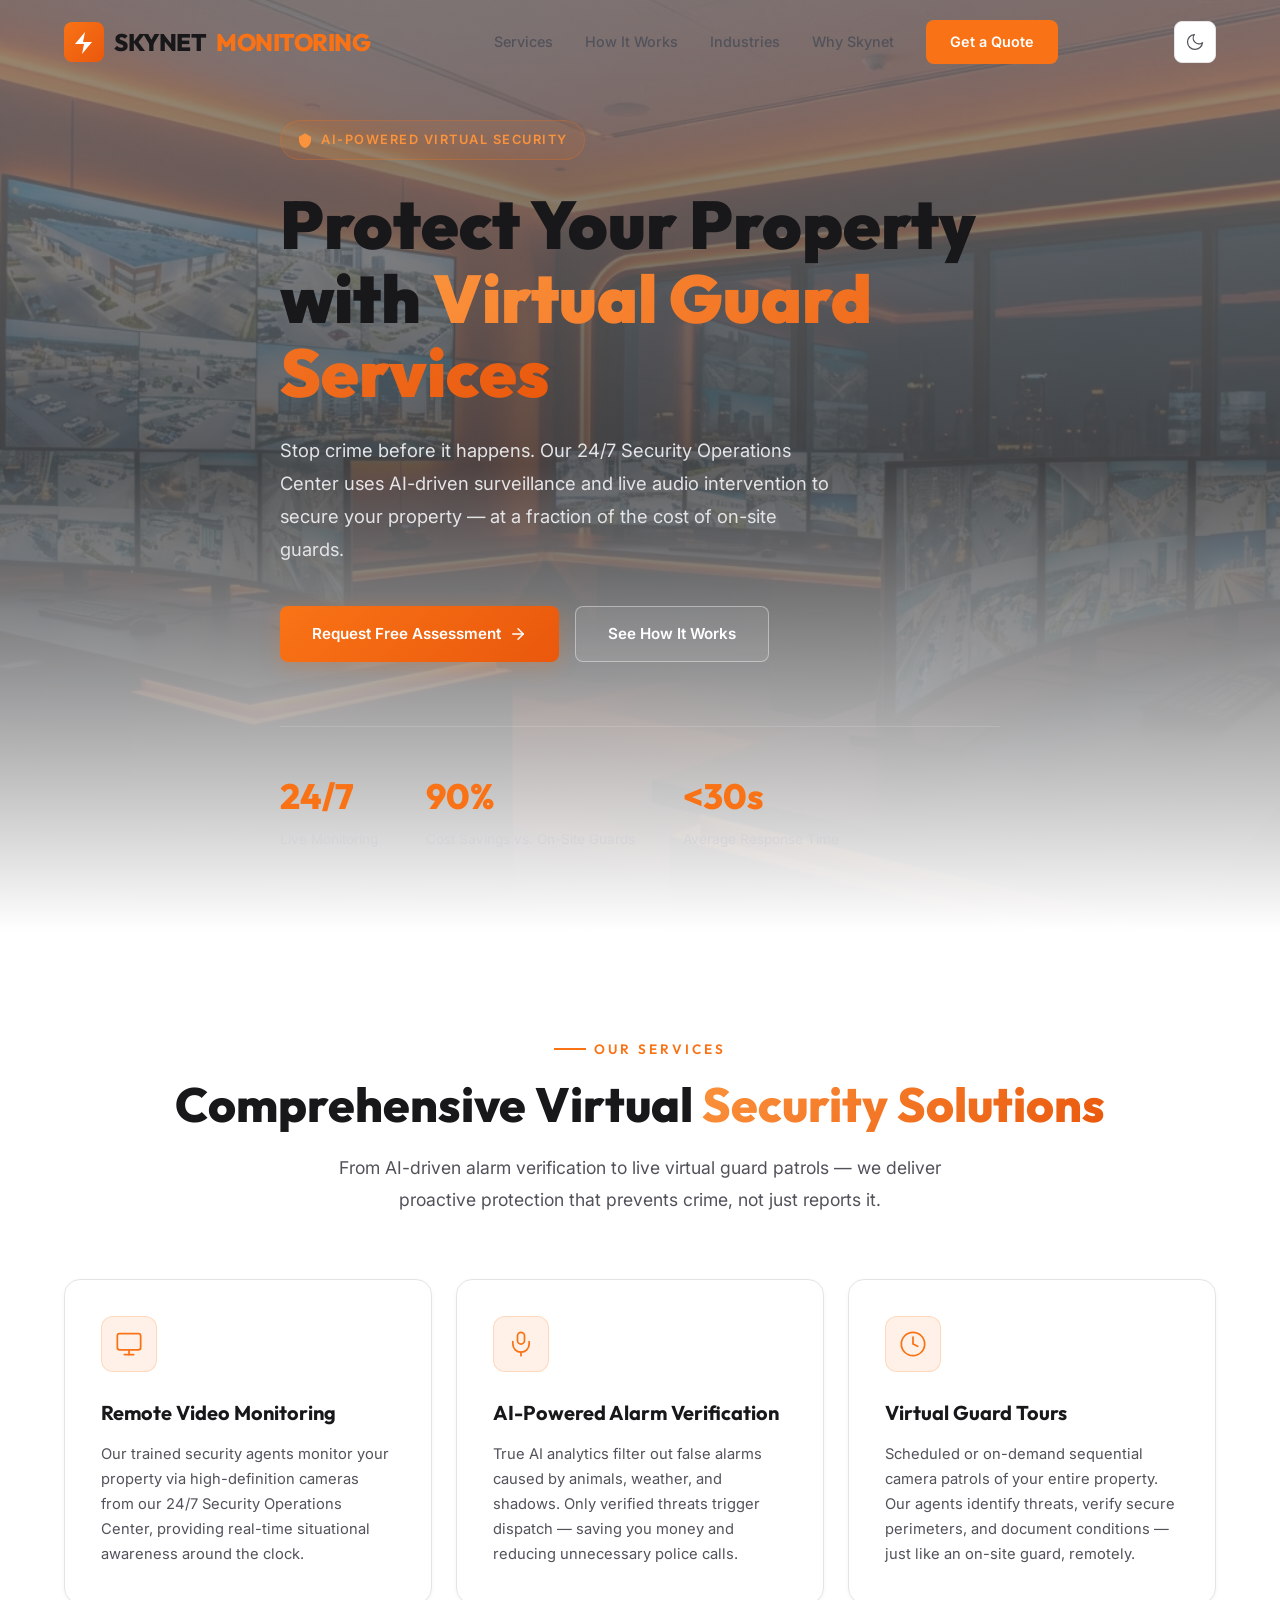
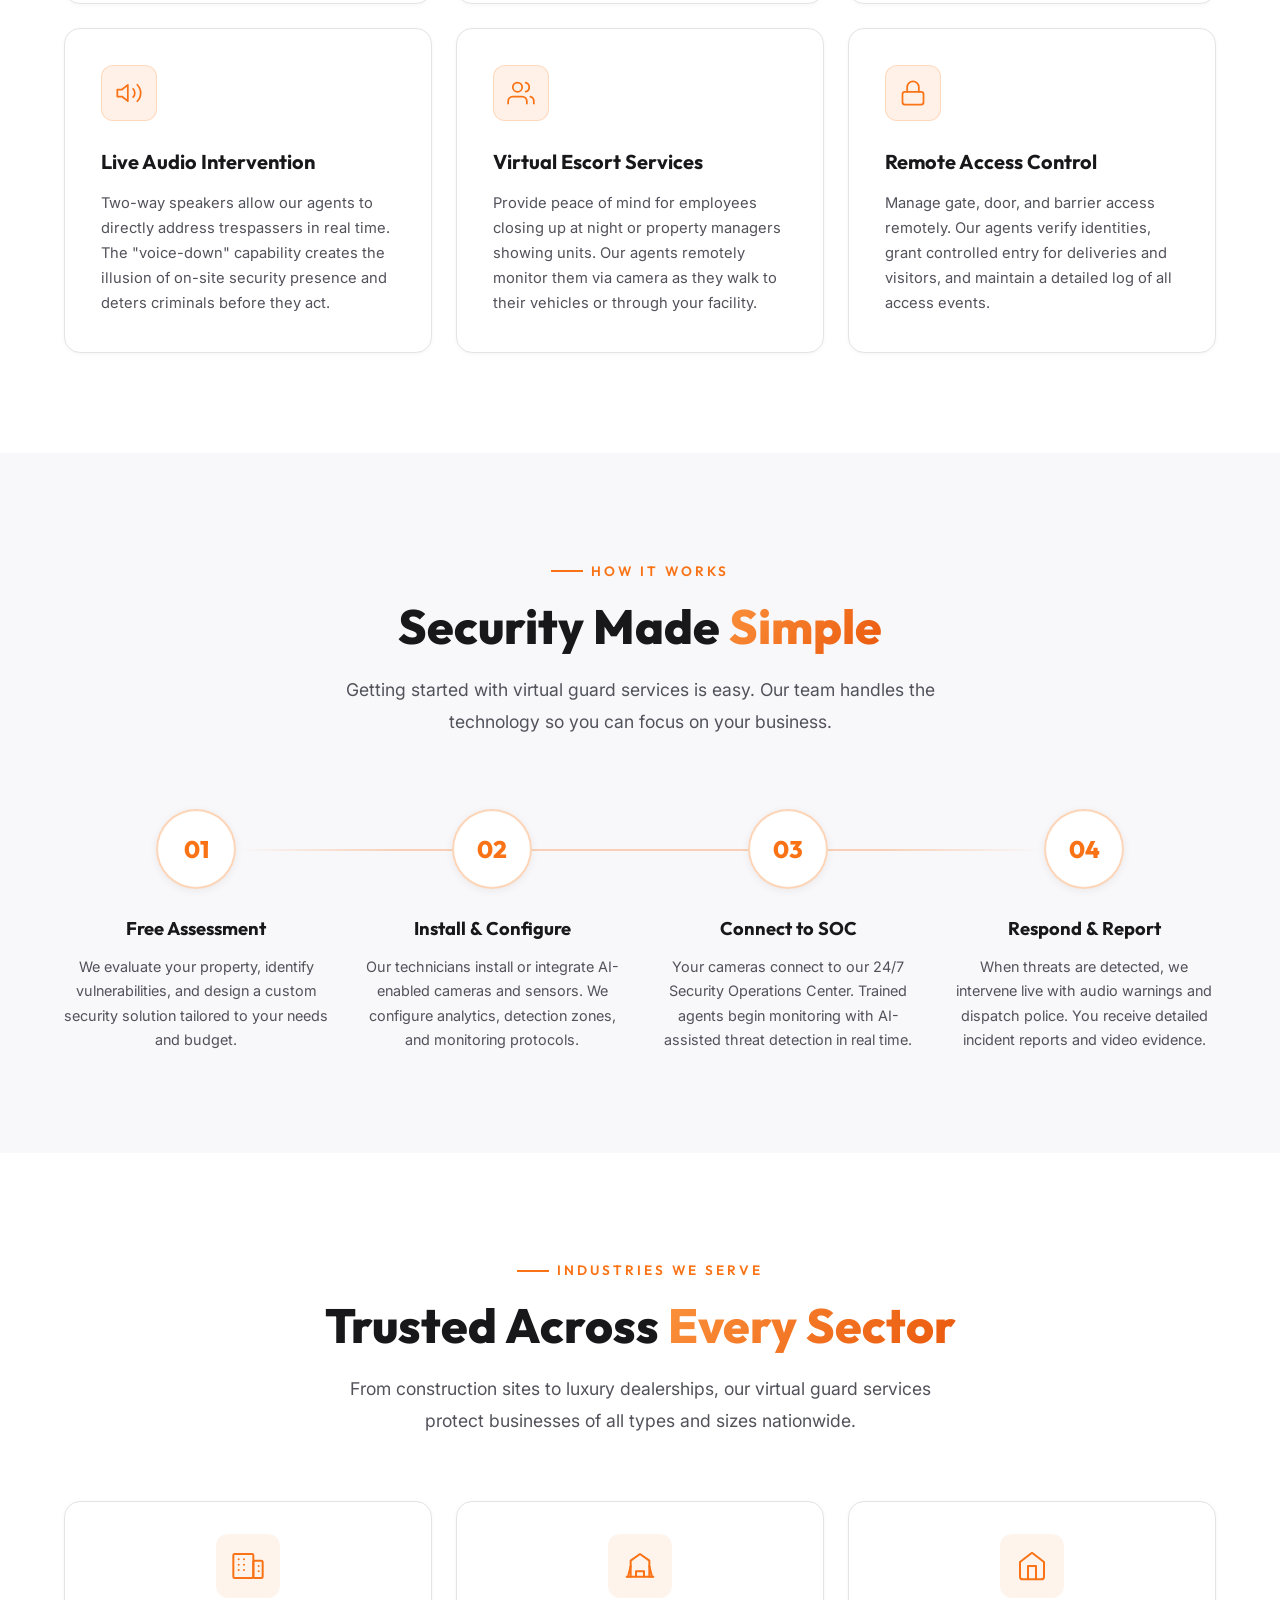
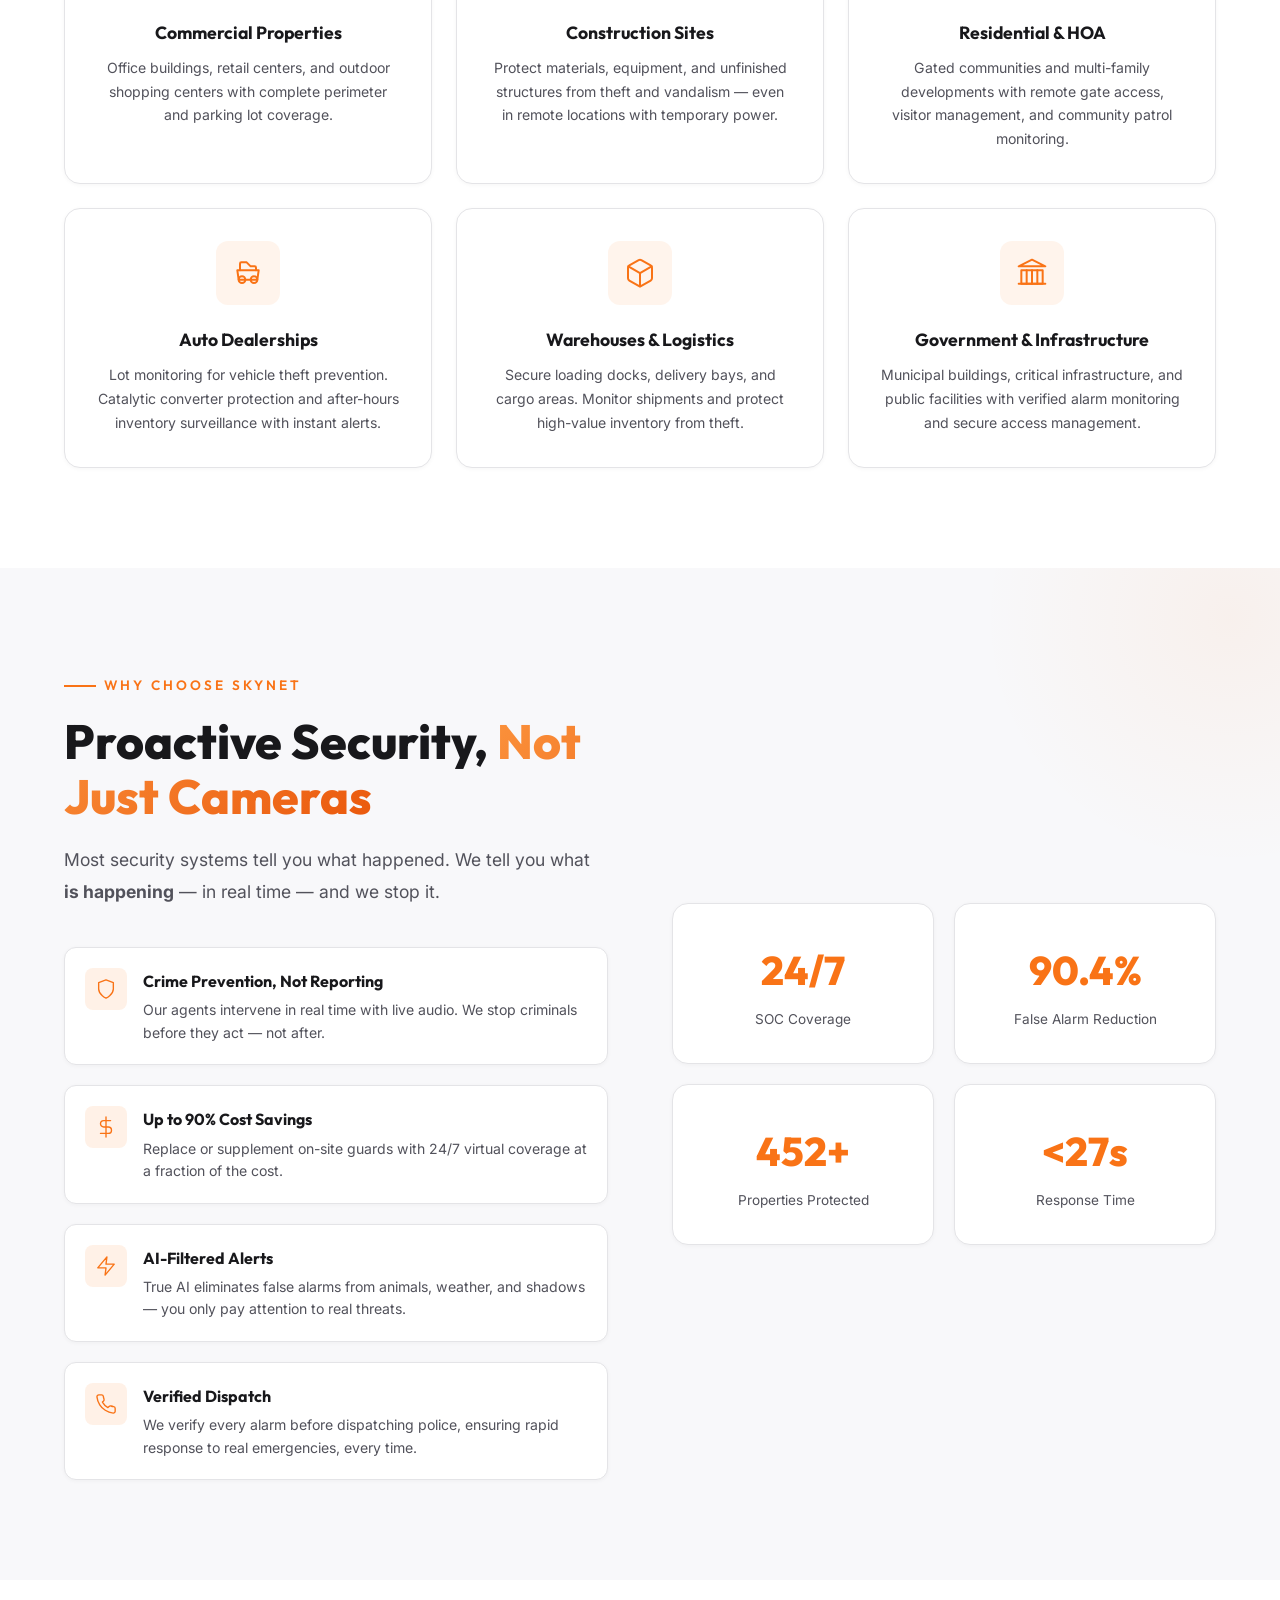
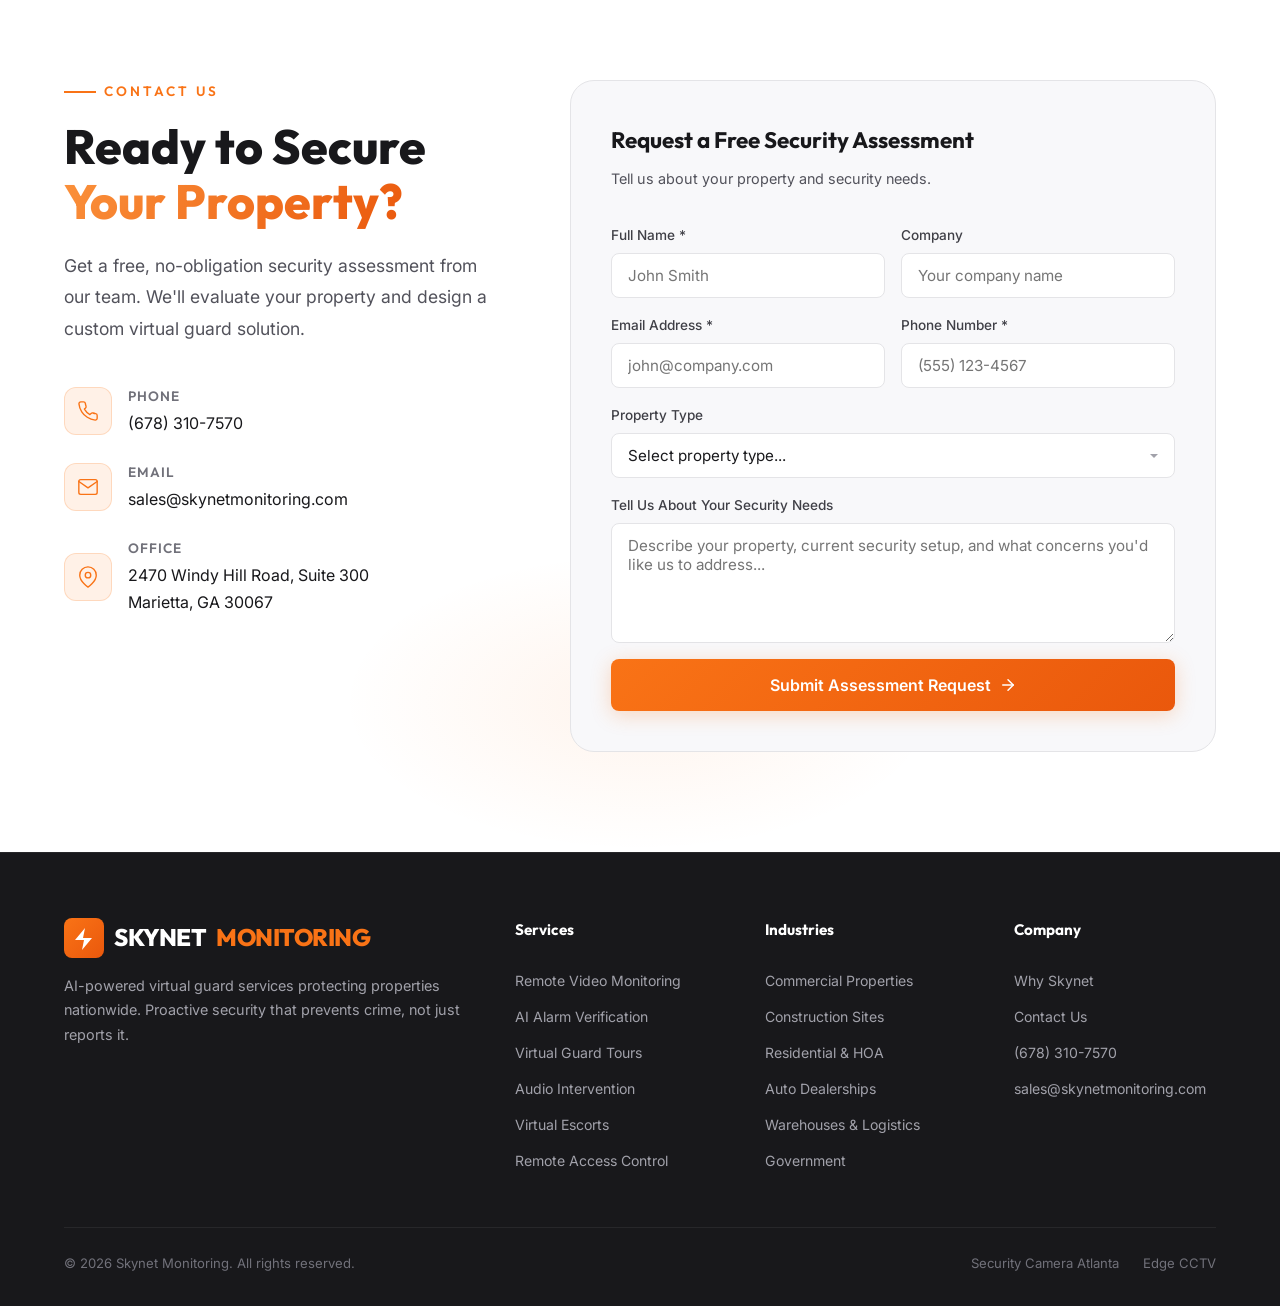
==== index.html @ f1313c70 "Initial commit  Skynet Monitoring website with performance optimizations" ====
<!DOCTYPE html>
<html lang="en">

<head>
  <meta charset="UTF-8">
  <meta name="viewport" content="width=device-width, initial-scale=1.0">

  <!-- Resource Hints — get connections started early -->
  <link rel="preconnect" href="https://fonts.googleapis.com">
  <link rel="preconnect" href="https://fonts.gstatic.com" crossorigin>
  <link rel="dns-prefetch" href="https://formsubmit.co">

  <!-- Preload LCP hero image (mobile-first) -->
  <link rel="preload" as="image" type="image/avif" href="hero-bg-mobile.avif" media="(max-width: 768px)">
  <link rel="preload" as="image" type="image/avif" href="hero-bg.avif" media="(min-width: 769px)">

  <!-- SEO Meta -->
  <title>Skynet Monitoring | Virtual Guard Services & AI Security Monitoring</title>
  <meta name="description"
    content="Skynet Monitoring offers 24/7 virtual guard services, AI-powered alarm verification, remote video monitoring, and live audio intervention. Protect your property with proactive security — serving Atlanta and nationwide.">
  <meta name="keywords"
    content="virtual guard services, remote security monitoring, AI security cameras, virtual patrol, live video monitoring, 24/7 security operations center, virtual guard tours, audio deterrent security, remote access control, security monitoring Atlanta, virtual security guard">
  <meta name="robots" content="index, follow">
  <link rel="canonical" href="https://skynetmonitoring.com/">

  <!-- Open Graph -->
  <meta property="og:type" content="website">
  <meta property="og:url" content="https://skynetmonitoring.com/">
  <meta property="og:title" content="Skynet Monitoring | Virtual Guard Services & AI Security Monitoring">
  <meta property="og:description"
    content="24/7 AI-powered virtual guard services. Remote video monitoring, live audio intervention, and verified dispatch — crime prevention, not just reporting.">
  <meta property="og:image" content="https://skynetmonitoring.com/hero-bg.webp">
  <meta property="og:locale" content="en_US">

  <!-- Twitter Card -->
  <meta name="twitter:card" content="summary_large_image">
  <meta name="twitter:title" content="Skynet Monitoring | Virtual Guard Services">
  <meta name="twitter:description"
    content="AI-powered virtual guard services. 24/7 remote monitoring, audio intervention, and verified dispatch.">
  <meta name="twitter:image" content="https://skynetmonitoring.com/hero-bg.webp">

  <!-- Schema.org JSON-LD (Enhanced with OpeningHours & PriceRange) -->
  <script type="application/ld+json">
  {
    "@context": "https://schema.org",
    "@type": "LocalBusiness",
    "name": "Skynet Monitoring",
    "description": "Skynet Monitoring provides AI-powered virtual guard services including 24/7 remote video monitoring, virtual guard tours, audio intervention, alarm verification, and remote access control.",
    "url": "https://skynetmonitoring.com",
    "telephone": "+1-678-310-7570",
    "email": "sales@skynetmonitoring.com",
    "priceRange": "$$",
    "openingHoursSpecification": {
      "@type": "OpeningHoursSpecification",
      "dayOfWeek": ["Monday","Tuesday","Wednesday","Thursday","Friday","Saturday","Sunday"],
      "opens": "00:00",
      "closes": "23:59"
    },
    "address": {
      "@type": "PostalAddress",
      "streetAddress": "2470 Windy Hill Road, Suite 300",
      "addressLocality": "Marietta",
      "addressRegion": "GA",
      "postalCode": "30067",
      "addressCountry": "US"
    },
    "geo": {
      "@type": "GeoCoordinates",
      "latitude": "33.9068",
      "longitude": "-84.4673"
    },
    "areaServed": {
      "@type": "Country",
      "name": "United States"
    },
    "serviceType": [
      "Virtual Guard Services",
      "Remote Video Monitoring",
      "AI Alarm Verification",
      "Virtual Guard Tours",
      "Audio Intervention Security",
      "Remote Access Control"
    ],
    "sameAs": [
      "https://securitycameraatlanta.com",
      "https://edgecctv.com"
    ]
  }
  </script>

  <!-- Google Fonts — non-blocking load -->
  <link rel="stylesheet"
    href="https://fonts.googleapis.com/css2?family=Inter:wght@300;400;500;600;700&family=Outfit:wght@400;500;600;700;800;900&display=swap"
    media="print" onload="this.media='all'">
  <noscript>
    <link rel="stylesheet"
      href="https://fonts.googleapis.com/css2?family=Inter:wght@300;400;500;600;700&family=Outfit:wght@400;500;600;700;800;900&display=swap">
  </noscript>

  <!-- Styles -->
  <link rel="stylesheet" href="index.css">
  <link rel="icon" type="image/svg+xml"
    href="data:image/svg+xml,%3Csvg xmlns='http://www.w3.org/2000/svg' viewBox='0 0 32 32'%3E%3Crect width='32' height='32' rx='6' fill='%23f97316'/%3E%3Cpath d='M16 8 L10 14 L16 14 L14 24 L22 16 L16 16 Z' fill='white'/%3E%3C/svg%3E">
</head>

<body>

  <!-- ========== HEADER ========== -->
  <header class="header" id="header">
    <div class="container">
      <a href="#" class="logo" aria-label="Skynet Monitoring Home">
        <div class="logo-icon">
          <svg xmlns="http://www.w3.org/2000/svg" viewBox="0 0 24 24">
            <path d="M13 2L3 14h9l-2 10 10-12h-9l2-10z" />
          </svg>
        </div>
        SKYNET <span>MONITORING</span>
      </a>

      <nav class="nav-links" id="navLinks" aria-label="Main navigation">
        <a href="#services">Services</a>
        <a href="#how-it-works">How It Works</a>
        <a href="#industries">Industries</a>
        <a href="#why-skynet">Why Skynet</a>
        <a href="#contact" class="nav-cta">Get a Quote</a>
      </nav>

      <button class="theme-toggle" id="themeToggle" aria-label="Toggle light/dark theme"
        title="Toggle light/dark theme">
        <svg class="icon-moon" xmlns="http://www.w3.org/2000/svg" viewBox="0 0 24 24" fill="none" stroke="currentColor"
          stroke-width="1.5" stroke-linecap="round" stroke-linejoin="round">
          <path d="M21 12.79A9 9 0 1 1 11.21 3 7 7 0 0 0 21 12.79z" />
        </svg>
        <svg class="icon-sun" xmlns="http://www.w3.org/2000/svg" viewBox="0 0 24 24" fill="none" stroke="currentColor"
          stroke-width="1.5" stroke-linecap="round" stroke-linejoin="round">
          <circle cx="12" cy="12" r="5" />
          <line x1="12" y1="1" x2="12" y2="3" />
          <line x1="12" y1="21" x2="12" y2="23" />
          <line x1="4.22" y1="4.22" x2="5.64" y2="5.64" />
          <line x1="18.36" y1="18.36" x2="19.78" y2="19.78" />
          <line x1="1" y1="12" x2="3" y2="12" />
          <line x1="21" y1="12" x2="23" y2="12" />
          <line x1="4.22" y1="19.78" x2="5.64" y2="18.36" />
          <line x1="18.36" y1="5.64" x2="19.78" y2="4.22" />
        </svg>
      </button>

      <button class="menu-toggle" id="menuToggle" aria-label="Toggle mobile menu" aria-expanded="false">
        <span></span>
        <span></span>
        <span></span>
      </button>
    </div>
  </header>

  <main>
    <!-- ========== HERO ========== -->
    <section class="hero" id="hero">
      <div class="hero-bg">
        <picture>
          <source type="image/avif" srcset="hero-bg-mobile.avif" media="(max-width: 768px)">
          <source type="image/webp" srcset="hero-bg-mobile.webp" media="(max-width: 768px)">
          <source type="image/avif" srcset="hero-bg.avif" media="(min-width: 769px)">
          <source type="image/webp" srcset="hero-bg.webp" media="(min-width: 769px)">
          <img src="hero-bg.webp" alt="Security operations center with multiple surveillance monitors" width="1920"
            height="1080" loading="eager" fetchpriority="high" decoding="async">
        </picture>
      </div>
      <div class="container">
        <div class="hero-content">
          <div class="hero-badge">
            <svg xmlns="http://www.w3.org/2000/svg" viewBox="0 0 24 24" fill="currentColor">
              <path d="M12 2L3 7v5c0 5.55 3.84 10.74 9 12 5.16-1.26 9-6.45 9-12V7l-9-5z" />
            </svg>
            AI-Powered Virtual Security
          </div>
          <h1>Protect Your Property with <span class="text-gradient">Virtual Guard Services</span></h1>
          <p>Stop crime before it happens. Our 24/7 Security Operations Center uses AI-driven surveillance and live
            audio intervention to secure your property — at a fraction of the cost of on-site guards.</p>
          <div class="hero-actions">
            <a href="#contact" class="btn btn-primary">
              Request Free Assessment
              <svg xmlns="http://www.w3.org/2000/svg" viewBox="0 0 24 24" fill="none" stroke="currentColor"
                stroke-width="2" stroke-linecap="round" stroke-linejoin="round">
                <path d="M5 12h14" />
                <path d="m12 5 7 7-7 7" />
              </svg>
            </a>
            <a href="#how-it-works" class="btn btn-outline">
              See How It Works
            </a>
          </div>
          <div class="hero-stats">
            <div class="hero-stat">
              <h3>24/7</h3>
              <p>Live Monitoring</p>
            </div>
            <div class="hero-stat">
              <h3>90%</h3>
              <p>Cost Savings vs. On-Site Guards</p>
            </div>
            <div class="hero-stat">
              <h3>&lt;30s</h3>
              <p>Average Response Time</p>
            </div>
          </div>
        </div>
      </div>
    </section>

    <!-- ========== SERVICES ========== -->
    <section class="services" id="services">
      <div class="container">
        <div class="services-header reveal">
          <div class="section-label">Our Services</div>
          <h2 class="section-title">Comprehensive Virtual <span class="text-gradient">Security Solutions</span></h2>
          <p class="section-subtitle">From AI-driven alarm verification to live virtual guard patrols — we deliver
            proactive protection that prevents crime, not just reports it.</p>
        </div>

        <div class="services-grid">
          <!-- Service 1 -->
          <div class="service-card reveal" id="service-remote-monitoring">
            <div class="service-icon">
              <svg xmlns="http://www.w3.org/2000/svg" viewBox="0 0 24 24" fill="none" stroke="currentColor"
                stroke-width="1.5" stroke-linecap="round" stroke-linejoin="round">
                <rect x="2" y="3" width="20" height="14" rx="2" />
                <line x1="8" y1="21" x2="16" y2="21" />
                <line x1="12" y1="17" x2="12" y2="21" />
              </svg>
            </div>
            <h3>Remote Video Monitoring</h3>
            <p>Our trained security agents monitor your property via high-definition cameras from our 24/7 Security
              Operations Center, providing real-time situational awareness around the clock.</p>
          </div>

          <!-- Service 2 -->
          <div class="service-card reveal" id="service-ai-alarm">
            <div class="service-icon">
              <svg xmlns="http://www.w3.org/2000/svg" viewBox="0 0 24 24" fill="none" stroke="currentColor"
                stroke-width="1.5" stroke-linecap="round" stroke-linejoin="round">
                <path d="M12 2a3 3 0 0 0-3 3v4a3 3 0 0 0 6 0V5a3 3 0 0 0-3-3Z" />
                <path d="M19 10v2a7 7 0 0 1-14 0v-2" />
                <line x1="12" y1="19" x2="12" y2="22" />
              </svg>
            </div>
            <h3>AI-Powered Alarm Verification</h3>
            <p>True AI analytics filter out false alarms caused by animals, weather, and shadows. Only verified threats
              trigger dispatch — saving you money and reducing unnecessary police calls.</p>
          </div>

          <!-- Service 3 -->
          <div class="service-card reveal" id="service-virtual-tours">
            <div class="service-icon">
              <svg xmlns="http://www.w3.org/2000/svg" viewBox="0 0 24 24" fill="none" stroke="currentColor"
                stroke-width="1.5" stroke-linecap="round" stroke-linejoin="round">
                <circle cx="12" cy="12" r="10" />
                <polyline points="12 6 12 12 16 14" />
              </svg>
            </div>
            <h3>Virtual Guard Tours</h3>
            <p>Scheduled or on-demand sequential camera patrols of your entire property. Our agents identify threats,
              verify secure perimeters, and document conditions — just like an on-site guard, remotely.</p>
          </div>

          <!-- Service 4 -->
          <div class="service-card reveal" id="service-audio-intervention">
            <div class="service-icon">
              <svg xmlns="http://www.w3.org/2000/svg" viewBox="0 0 24 24" fill="none" stroke="currentColor"
                stroke-width="1.5" stroke-linecap="round" stroke-linejoin="round">
                <polygon points="11 5 6 9 2 9 2 15 6 15 11 19 11 5" />
                <path d="M15.54 8.46a5 5 0 0 1 0 7.07" />
                <path d="M19.07 4.93a10 10 0 0 1 0 14.14" />
              </svg>
            </div>
            <h3>Live Audio Intervention</h3>
            <p>Two-way speakers allow our agents to directly address trespassers in real time. The "voice-down"
              capability creates the illusion of on-site security presence and deters criminals before they act.</p>
          </div>

          <!-- Service 5 -->
          <div class="service-card reveal" id="service-virtual-escorts">
            <div class="service-icon">
              <svg xmlns="http://www.w3.org/2000/svg" viewBox="0 0 24 24" fill="none" stroke="currentColor"
                stroke-width="1.5" stroke-linecap="round" stroke-linejoin="round">
                <path d="M17 21v-2a4 4 0 0 0-4-4H5a4 4 0 0 0-4 4v2" />
                <circle cx="9" cy="7" r="4" />
                <path d="M23 21v-2a4 4 0 0 0-3-3.87" />
                <path d="M16 3.13a4 4 0 0 1 0 7.75" />
              </svg>
            </div>
            <h3>Virtual Escort Services</h3>
            <p>Provide peace of mind for employees closing up at night or property managers showing units. Our agents
              remotely monitor them via camera as they walk to their vehicles or through your facility.</p>
          </div>

          <!-- Service 6 -->
          <div class="service-card reveal" id="service-access-control">
            <div class="service-icon">
              <svg xmlns="http://www.w3.org/2000/svg" viewBox="0 0 24 24" fill="none" stroke="currentColor"
                stroke-width="1.5" stroke-linecap="round" stroke-linejoin="round">
                <rect x="3" y="11" width="18" height="11" rx="2" ry="2" />
                <path d="M7 11V7a5 5 0 0 1 10 0v4" />
              </svg>
            </div>
            <h3>Remote Access Control</h3>
            <p>Manage gate, door, and barrier access remotely. Our agents verify identities, grant controlled entry for
              deliveries and visitors, and maintain a detailed log of all access events.</p>
          </div>
        </div>
      </div>
    </section>

    <!-- ========== HOW IT WORKS ========== -->
    <section class="how-it-works" id="how-it-works">
      <div class="container">
        <div class="how-header reveal">
          <div class="section-label">How It Works</div>
          <h2 class="section-title">Security Made <span class="text-gradient">Simple</span></h2>
          <p class="section-subtitle">Getting started with virtual guard services is easy. Our team handles the
            technology so you can focus on your business.</p>
        </div>

        <div class="steps">
          <div class="step reveal">
            <div class="step-number">01</div>
            <h3>Free Assessment</h3>
            <p>We evaluate your property, identify vulnerabilities, and design a custom security solution tailored to
              your needs and budget.</p>
          </div>
          <div class="step reveal">
            <div class="step-number">02</div>
            <h3>Install & Configure</h3>
            <p>Our technicians install or integrate AI-enabled cameras and sensors. We configure analytics, detection
              zones, and monitoring protocols.</p>
          </div>
          <div class="step reveal">
            <div class="step-number">03</div>
            <h3>Connect to SOC</h3>
            <p>Your cameras connect to our 24/7 Security Operations Center. Trained agents begin monitoring with
              AI-assisted threat detection in real time.</p>
          </div>
          <div class="step reveal">
            <div class="step-number">04</div>
            <h3>Respond & Report</h3>
            <p>When threats are detected, we intervene live with audio warnings and dispatch police. You receive
              detailed incident reports and video evidence.</p>
          </div>
        </div>
      </div>
    </section>

    <!-- ========== INDUSTRIES ========== -->
    <section class="industries" id="industries">
      <div class="container">
        <div class="industries-header reveal">
          <div class="section-label">Industries We Serve</div>
          <h2 class="section-title">Trusted Across <span class="text-gradient">Every Sector</span></h2>
          <p class="section-subtitle">From construction sites to luxury dealerships, our virtual guard services protect
            businesses of all types and sizes nationwide.</p>
        </div>

        <div class="industries-grid">
          <div class="industry-card reveal" id="industry-commercial">
            <div class="industry-icon">
              <svg xmlns="http://www.w3.org/2000/svg" viewBox="0 0 24 24" fill="none" stroke="currentColor"
                stroke-width="1.5" stroke-linecap="round" stroke-linejoin="round">
                <rect x="1" y="3" width="15" height="18" rx="1" />
                <rect x="16" y="8" width="7" height="13" rx="1" />
                <line x1="5" y1="7" x2="5" y2="7.01" />
                <line x1="9" y1="7" x2="9" y2="7.01" />
                <line x1="5" y1="11" x2="5" y2="11.01" />
                <line x1="9" y1="11" x2="9" y2="11.01" />
                <line x1="5" y1="15" x2="5" y2="15.01" />
                <line x1="9" y1="15" x2="9" y2="15.01" />
                <line x1="20" y1="12" x2="20" y2="12.01" />
                <line x1="20" y1="16" x2="20" y2="16.01" />
              </svg>
            </div>
            <h3>Commercial Properties</h3>
            <p>Office buildings, retail centers, and outdoor shopping centers with complete perimeter and parking lot
              coverage.</p>
          </div>

          <div class="industry-card reveal" id="industry-construction">
            <div class="industry-icon">
              <svg xmlns="http://www.w3.org/2000/svg" viewBox="0 0 24 24" fill="none" stroke="currentColor"
                stroke-width="1.5" stroke-linecap="round" stroke-linejoin="round">
                <path d="M2 20h20" />
                <path d="M5 20V8l7-5 7 5v12" />
                <path d="M9 20v-4h6v4" />
                <path d="M3 20l2-8" />
                <path d="M21 20l-2-8" />
              </svg>
            </div>
            <h3>Construction Sites</h3>
            <p>Protect materials, equipment, and unfinished structures from theft and vandalism — even in remote
              locations with temporary power.</p>
          </div>

          <div class="industry-card reveal" id="industry-residential">
            <div class="industry-icon">
              <svg xmlns="http://www.w3.org/2000/svg" viewBox="0 0 24 24" fill="none" stroke="currentColor"
                stroke-width="1.5" stroke-linecap="round" stroke-linejoin="round">
                <path d="M3 9l9-7 9 7v11a2 2 0 0 1-2 2H5a2 2 0 0 1-2-2z" />
                <polyline points="9 22 9 12 15 12 15 22" />
              </svg>
            </div>
            <h3>Residential & HOA</h3>
            <p>Gated communities and multi-family developments with remote gate access, visitor management, and
              community patrol monitoring.</p>
          </div>

          <div class="industry-card reveal" id="industry-auto">
            <div class="industry-icon">
              <svg xmlns="http://www.w3.org/2000/svg" viewBox="0 0 24 24" fill="none" stroke="currentColor"
                stroke-width="1.5" stroke-linecap="round" stroke-linejoin="round">
                <path d="M5 17h14l1-7H4l1 7z" />
                <circle cx="7.5" cy="17" r="2.5" />
                <circle cx="16.5" cy="17" r="2.5" />
                <path d="M6 10V5a1 1 0 0 1 1-1h4l3 3h3a1 1 0 0 1 1 1v2" />
              </svg>
            </div>
            <h3>Auto Dealerships</h3>
            <p>Lot monitoring for vehicle theft prevention. Catalytic converter protection and after-hours inventory
              surveillance with instant alerts.</p>
          </div>

          <div class="industry-card reveal" id="industry-warehouse">
            <div class="industry-icon">
              <svg xmlns="http://www.w3.org/2000/svg" viewBox="0 0 24 24" fill="none" stroke="currentColor"
                stroke-width="1.5" stroke-linecap="round" stroke-linejoin="round">
                <path
                  d="M21 16V8a2 2 0 0 0-1-1.73l-7-4a2 2 0 0 0-2 0l-7 4A2 2 0 0 0 3 8v8a2 2 0 0 0 1 1.73l7 4a2 2 0 0 0 2 0l7-4A2 2 0 0 0 21 16z" />
                <polyline points="3.27 6.96 12 12.01 20.73 6.96" />
                <line x1="12" y1="22.08" x2="12" y2="12" />
              </svg>
            </div>
            <h3>Warehouses & Logistics</h3>
            <p>Secure loading docks, delivery bays, and cargo areas. Monitor shipments and protect high-value inventory
              from theft.</p>
          </div>

          <div class="industry-card reveal" id="industry-government">
            <div class="industry-icon">
              <svg xmlns="http://www.w3.org/2000/svg" viewBox="0 0 24 24" fill="none" stroke="currentColor"
                stroke-width="1.5" stroke-linecap="round" stroke-linejoin="round">
                <path d="M12 2L2 7h20L12 2z" />
                <rect x="4" y="10" width="16" height="10" />
                <line x1="8" y1="10" x2="8" y2="20" />
                <line x1="12" y1="10" x2="12" y2="20" />
                <line x1="16" y1="10" x2="16" y2="20" />
                <line x1="2" y1="20" x2="22" y2="20" />
              </svg>
            </div>
            <h3>Government & Infrastructure</h3>
            <p>Municipal buildings, critical infrastructure, and public facilities with verified alarm monitoring and
              secure access management.</p>
          </div>
        </div>
      </div>
    </section>

    <!-- ========== WHY SKYNET ========== -->
    <section class="why-skynet" id="why-skynet">
      <div class="container">
        <div class="why-content">
          <div class="why-text">
            <div class="section-label reveal">Why Choose Skynet</div>
            <h2 class="section-title reveal">Proactive Security, <span class="text-gradient">Not Just Cameras</span>
            </h2>
            <p class="section-subtitle reveal">Most security systems tell you what happened. We tell you what <strong>is
                happening</strong> — in real time — and we stop it.</p>

            <div class="why-features">
              <div class="why-feature reveal">
                <div class="why-feature-icon">
                  <svg xmlns="http://www.w3.org/2000/svg" viewBox="0 0 24 24" fill="none" stroke="currentColor"
                    stroke-width="1.5" stroke-linecap="round" stroke-linejoin="round">
                    <path d="M12 22s8-4 8-10V5l-8-3-8 3v7c0 6 8 10 8 10z" />
                  </svg>
                </div>
                <div>
                  <h4>Crime Prevention, Not Reporting</h4>
                  <p>Our agents intervene in real time with live audio. We stop criminals before they act — not after.
                  </p>
                </div>
              </div>

              <div class="why-feature reveal">
                <div class="why-feature-icon">
                  <svg xmlns="http://www.w3.org/2000/svg" viewBox="0 0 24 24" fill="none" stroke="currentColor"
                    stroke-width="1.5" stroke-linecap="round" stroke-linejoin="round">
                    <line x1="12" y1="1" x2="12" y2="23" />
                    <path d="M17 5H9.5a3.5 3.5 0 0 0 0 7h5a3.5 3.5 0 0 1 0 7H6" />
                  </svg>
                </div>
                <div>
                  <h4>Up to 90% Cost Savings</h4>
                  <p>Replace or supplement on-site guards with 24/7 virtual coverage at a fraction of the cost.</p>
                </div>
              </div>

              <div class="why-feature reveal">
                <div class="why-feature-icon">
                  <svg xmlns="http://www.w3.org/2000/svg" viewBox="0 0 24 24" fill="none" stroke="currentColor"
                    stroke-width="1.5" stroke-linecap="round" stroke-linejoin="round">
                    <path d="M13 2L3 14h9l-1 8 10-12h-9l1-8z" />
                  </svg>
                </div>
                <div>
                  <h4>AI-Filtered Alerts</h4>
                  <p>True AI eliminates false alarms from animals, weather, and shadows — you only pay attention to real
                    threats.</p>
                </div>
              </div>

              <div class="why-feature reveal">
                <div class="why-feature-icon">
                  <svg xmlns="http://www.w3.org/2000/svg" viewBox="0 0 24 24" fill="none" stroke="currentColor"
                    stroke-width="1.5" stroke-linecap="round" stroke-linejoin="round">
                    <path
                      d="M22 16.92v3a2 2 0 0 1-2.18 2 19.79 19.79 0 0 1-8.63-3.07 19.5 19.5 0 0 1-6-6 19.79 19.79 0 0 1-3.07-8.67A2 2 0 0 1 4.11 2h3a2 2 0 0 1 2 1.72c.127.96.361 1.903.7 2.81a2 2 0 0 1-.45 2.11L8.09 9.91a16 16 0 0 0 6 6l1.27-1.27a2 2 0 0 1 2.11-.45c.907.339 1.85.573 2.81.7A2 2 0 0 1 22 16.92z" />
                  </svg>
                </div>
                <div>
                  <h4>Verified Dispatch</h4>
                  <p>We verify every alarm before dispatching police, ensuring rapid response to real emergencies, every
                    time.</p>
                </div>
              </div>
            </div>
          </div>

          <div class="why-visual reveal">
            <div class="stats-grid">
              <div class="stat-card">
                <h3>24/7</h3>
                <p>SOC Coverage</p>
              </div>
              <div class="stat-card">
                <h3>99.9%</h3>
                <p>False Alarm Reduction</p>
              </div>
              <div class="stat-card">
                <h3>500+</h3>
                <p>Properties Protected</p>
              </div>
              <div class="stat-card">
                <h3>&lt;30s</h3>
                <p>Response Time</p>
              </div>
            </div>
          </div>
        </div>
      </div>
    </section>

    <!-- ========== CONTACT ========== -->
    <section class="contact" id="contact">
      <div class="container">
        <div class="contact-wrapper">
          <div class="contact-info">
            <div class="section-label reveal">Contact Us</div>
            <h2 class="section-title reveal">Ready to Secure <span class="text-gradient">Your Property?</span></h2>
            <p class="section-subtitle reveal">Get a free, no-obligation security assessment from our team. We'll
              evaluate your property and design a custom virtual guard solution.</p>

            <div class="contact-details reveal">
              <div class="contact-item">
                <div class="contact-item-icon">
                  <svg xmlns="http://www.w3.org/2000/svg" viewBox="0 0 24 24" fill="none" stroke="currentColor"
                    stroke-width="1.5" stroke-linecap="round" stroke-linejoin="round">
                    <path
                      d="M22 16.92v3a2 2 0 0 1-2.18 2 19.79 19.79 0 0 1-8.63-3.07 19.5 19.5 0 0 1-6-6 19.79 19.79 0 0 1-3.07-8.67A2 2 0 0 1 4.11 2h3a2 2 0 0 1 2 1.72c.127.96.361 1.903.7 2.81a2 2 0 0 1-.45 2.11L8.09 9.91a16 16 0 0 0 6 6l1.27-1.27a2 2 0 0 1 2.11-.45c.907.339 1.85.573 2.81.7A2 2 0 0 1 22 16.92z" />
                  </svg>
                </div>
                <div>
                  <h4>Phone</h4>
                  <a href="tel:+16783107570">(678) 310-7570</a>
                </div>
              </div>

              <div class="contact-item">
                <div class="contact-item-icon">
                  <svg xmlns="http://www.w3.org/2000/svg" viewBox="0 0 24 24" fill="none" stroke="currentColor"
                    stroke-width="1.5" stroke-linecap="round" stroke-linejoin="round">
                    <path d="M4 4h16c1.1 0 2 .9 2 2v12c0 1.1-.9 2-2 2H4c-1.1 0-2-.9-2-2V6c0-1.1.9-2 2-2z" />
                    <polyline points="22,6 12,13 2,6" />
                  </svg>
                </div>
                <div>
                  <h4>Email</h4>
                  <a href="mailto:sales@skynetmonitoring.com">sales@skynetmonitoring.com</a>
                </div>
              </div>

              <div class="contact-item">
                <div class="contact-item-icon">
                  <svg xmlns="http://www.w3.org/2000/svg" viewBox="0 0 24 24" fill="none" stroke="currentColor"
                    stroke-width="1.5" stroke-linecap="round" stroke-linejoin="round">
                    <path d="M21 10c0 7-9 13-9 13s-9-6-9-13a9 9 0 0 1 18 0z" />
                    <circle cx="12" cy="10" r="3" />
                  </svg>
                </div>
                <div>
                  <h4>Office</h4>
                  <p>2470 Windy Hill Road, Suite 300<br>Marietta, GA 30067</p>
                </div>
              </div>
            </div>
          </div>

          <div class="contact-form-wrapper reveal">
            <h3>Request a Free Security Assessment</h3>
            <p>Tell us about your property and security needs.</p>
            <form id="contactForm" action="https://formsubmit.co/sales@skynetmonitoring.com" method="POST">
              <input type="hidden" name="_subject" value="New Security Assessment Request — Skynet Monitoring Website">
              <input type="hidden" name="_captcha" value="false">
              <input type="hidden" name="_template" value="table">
              <input type="text" name="_honey" style="display:none">
              <div class="form-grid">
                <div class="form-group">
                  <label for="name">Full Name *</label>
                  <input type="text" id="name" name="name" required placeholder="John Smith">
                </div>
                <div class="form-group">
                  <label for="company">Company</label>
                  <input type="text" id="company" name="company" placeholder="Your company name">
                </div>
                <div class="form-group">
                  <label for="email">Email Address *</label>
                  <input type="email" id="email" name="email" required placeholder="john@company.com">
                </div>
                <div class="form-group">
                  <label for="phone">Phone Number *</label>
                  <input type="tel" id="phone" name="phone" required placeholder="(555) 123-4567">
                </div>
                <div class="form-group full-width">
                  <label for="property-type">Property Type</label>
                  <select id="property-type" name="property_type">
                    <option value="">Select property type...</option>
                    <option value="commercial">Commercial Property</option>
                    <option value="construction">Construction Site</option>
                    <option value="residential">Residential / HOA</option>
                    <option value="auto-dealership">Auto Dealership</option>
                    <option value="warehouse">Warehouse / Logistics</option>
                    <option value="government">Government / Municipal</option>
                    <option value="retail">Retail</option>
                    <option value="other">Other</option>
                  </select>
                </div>
                <div class="form-group full-width">
                  <label for="message">Tell Us About Your Security Needs</label>
                  <textarea id="message" name="message"
                    placeholder="Describe your property, current security setup, and what concerns you'd like us to address..."></textarea>
                </div>
              </div>
              <div class="form-submit">
                <button type="submit" class="btn btn-primary" id="submitBtn">
                  Submit Assessment Request
                  <svg xmlns="http://www.w3.org/2000/svg" viewBox="0 0 24 24" fill="none" stroke="currentColor"
                    stroke-width="2" stroke-linecap="round" stroke-linejoin="round">
                    <path d="M5 12h14" />
                    <path d="m12 5 7 7-7 7" />
                  </svg>
                </button>
              </div>
              <div class="form-status" id="formStatus"></div>
            </form>
          </div>
        </div>
      </div>
    </section>
  </main>

  <!-- ========== FOOTER ========== -->
  <footer class="footer" id="footer">
    <div class="container">
      <div class="footer-grid">
        <div class="footer-brand">
          <a href="#" class="logo">
            <div class="logo-icon">
              <svg xmlns="http://www.w3.org/2000/svg" viewBox="0 0 24 24">
                <path d="M13 2L3 14h9l-2 10 10-12h-9l2-10z" fill="white" />
              </svg>
            </div>
            SKYNET <span>MONITORING</span>
          </a>
          <p>AI-powered virtual guard services protecting properties nationwide. Proactive security that prevents crime,
            not just reports it.</p>
        </div>

        <div class="footer-col">
          <h4>Services</h4>
          <a href="#services">Remote Video Monitoring</a>
          <a href="#services">AI Alarm Verification</a>
          <a href="#services">Virtual Guard Tours</a>
          <a href="#services">Audio Intervention</a>
          <a href="#services">Virtual Escorts</a>
          <a href="#services">Remote Access Control</a>
        </div>

        <div class="footer-col">
          <h4>Industries</h4>
          <a href="#industries">Commercial Properties</a>
          <a href="#industries">Construction Sites</a>
          <a href="#industries">Residential & HOA</a>
          <a href="#industries">Auto Dealerships</a>
          <a href="#industries">Warehouses & Logistics</a>
          <a href="#industries">Government</a>
        </div>

        <div class="footer-col">
          <h4>Company</h4>
          <a href="#why-skynet">Why Skynet</a>
          <a href="#contact">Contact Us</a>
          <a href="tel:+16783107570">(678) 310-7570</a>
          <a href="mailto:sales@skynetmonitoring.com">sales@skynetmonitoring.com</a>
        </div>
      </div>

      <div class="footer-bottom">
        <p>&copy; 2026 Skynet Monitoring. All rights reserved.</p>
        <div class="footer-bottom-links">
          <a href="https://securitycameraatlanta.com" target="_blank" rel="noopener">Security Camera Atlanta</a>
          <a href="https://edgecctv.com" target="_blank" rel="noopener">Edge CCTV</a>
        </div>
      </div>
    </div>
  </footer>

  <script src="main.js" defer></script>
</body>

</html>
---- index.css ----
/* ============================================
   SKYNET MONITORING — Design System & Styles
   ============================================ */

/* --- Google Fonts loaded via non-blocking <link> in HTML --- */
/* Fallback stacks defined below ensure text is visible during font load */

/* --- CSS Custom Properties --- */
:root {
  /* Brand Colors — Orange & White */
  --orange-50: #fff7ed;
  --orange-100: #ffedd5;
  --orange-200: #fed7aa;
  --orange-300: #fdba74;
  --orange-400: #fb923c;
  --orange-500: #f97316;
  --orange-600: #ea580c;
  --orange-700: #c2410c;

  /* Neutrals */
  --white: #ffffff;
  --gray-50: #fafafa;
  --gray-100: #f4f4f5;
  --gray-200: #e4e4e7;
  --gray-300: #d4d4d8;
  --gray-400: #a1a1aa;
  --gray-500: #71717a;
  --gray-600: #52525b;
  --gray-700: #3f3f46;
  --gray-800: #27272a;
  --gray-900: #18181b;
  --gray-950: #09090b;

  /* Semantic */
  --primary: var(--orange-500);
  --primary-light: var(--orange-400);
  --primary-dark: var(--orange-600);
  --bg-body: #ffffff;
  --bg-section: #f8f8fa;
  --bg-card: #ffffff;
  --bg-card-hover: var(--gray-50);
  --text-primary: var(--gray-900);
  --text-secondary: var(--gray-600);
  --text-muted: var(--gray-500);
  --border-color: var(--gray-200);
  --border-hover: rgba(249, 115, 22, 0.4);

  /* Typography */
  --font-heading: 'Outfit', -apple-system, BlinkMacSystemFont, 'Segoe UI', sans-serif;
  --font-body: 'Inter', -apple-system, BlinkMacSystemFont, 'Segoe UI', sans-serif;

  /* Spacing */
  --section-padding: 100px 0;
  --container-width: 1200px;
  --container-padding: 0 24px;

  /* Effects */
  --transition-fast: 0.2s ease;
  --transition-base: 0.3s ease;
  --transition-slow: 0.5s ease;
  --shadow-card: 0 4px 24px rgba(0, 0, 0, 0.08);
  --shadow-glow: 0 0 40px rgba(249, 115, 22, 0.12);
  --radius-sm: 8px;
  --radius-md: 12px;
  --radius-lg: 16px;
  --radius-xl: 24px;
}

/* --- Reset & Base --- */
*,
*::before,
*::after {
  margin: 0;
  padding: 0;
  box-sizing: border-box;
}

html {
  scroll-behavior: smooth;
  font-size: 16px;
}

body {
  font-family: var(--font-body);
  background-color: var(--bg-body);
  color: var(--text-primary);
  line-height: 1.7;
  overflow-x: hidden;
  -webkit-font-smoothing: antialiased;
  -moz-osx-font-smoothing: grayscale;
}

a {
  color: inherit;
  text-decoration: none;
}

img {
  max-width: 100%;
  height: auto;
  display: block;
}

ul,
ol {
  list-style: none;
}

button {
  cursor: pointer;
  border: none;
  background: none;
  font-family: inherit;
}

/* --- Utility --- */
.container {
  max-width: var(--container-width);
  margin: 0 auto;
  padding: var(--container-padding);
}

.section-label {
  display: inline-flex;
  align-items: center;
  gap: 8px;
  font-family: var(--font-heading);
  font-size: 0.85rem;
  font-weight: 600;
  text-transform: uppercase;
  letter-spacing: 3px;
  color: var(--primary);
  margin-bottom: 16px;
}

.section-label::before {
  content: '';
  width: 32px;
  height: 2px;
  background: var(--primary);
}

.section-title {
  font-family: var(--font-heading);
  font-size: clamp(2rem, 4vw, 3rem);
  font-weight: 800;
  line-height: 1.15;
  margin-bottom: 20px;
}

.section-subtitle {
  font-size: 1.1rem;
  color: var(--text-secondary);
  max-width: 640px;
  line-height: 1.8;
}

.text-gradient {
  background: linear-gradient(135deg, var(--orange-400), var(--orange-600));
  -webkit-background-clip: text;
  -webkit-text-fill-color: transparent;
  background-clip: text;
}

/* --- Scroll Reveal --- */
.reveal {
  opacity: 0;
  transform: translateY(30px);
  transition: opacity 0.7s cubic-bezier(0.16, 1, 0.3, 1),
    transform 0.7s cubic-bezier(0.16, 1, 0.3, 1);
}

.reveal.visible {
  opacity: 1;
  transform: translateY(0);
}

/* Respect user motion preferences — also helps mobile perf */
@media (prefers-reduced-motion: reduce) {
  .reveal {
    opacity: 1;
    transform: none;
    transition: none;
  }

  .hero h1,
  .hero p,
  .hero-actions,
  .hero-stats,
  .hero-badge {
    animation: none;
    opacity: 1;
  }
}

/* ============================================
   HEADER / NAVIGATION
   ============================================ */
.header {
  position: fixed;
  top: 0;
  left: 0;
  right: 0;
  z-index: 1000;
  padding: 20px 0;
  transition: all var(--transition-base);
}

.header.scrolled {
  padding: 12px 0;
  background: rgba(255, 255, 255, 0.95);
  backdrop-filter: blur(20px);
  -webkit-backdrop-filter: blur(20px);
  border-bottom: 1px solid var(--border-color);
  box-shadow: 0 1px 12px rgba(0, 0, 0, 0.06);
}

.header .container {
  display: flex;
  align-items: center;
  justify-content: space-between;
}

.logo {
  display: flex;
  align-items: center;
  gap: 10px;
  font-family: var(--font-heading);
  font-size: 1.5rem;
  font-weight: 800;
  letter-spacing: -0.5px;
  z-index: 1001;
  color: var(--gray-900);
}

.logo-icon {
  width: 40px;
  height: 40px;
  background: linear-gradient(135deg, var(--orange-500), var(--orange-600));
  border-radius: var(--radius-sm);
  display: flex;
  align-items: center;
  justify-content: center;
}

.logo-icon svg {
  width: 24px;
  height: 24px;
  fill: white;
}

.logo span {
  color: var(--primary);
}

.nav-links {
  display: flex;
  align-items: center;
  gap: 32px;
}

.nav-links a {
  font-size: 0.9rem;
  font-weight: 500;
  color: var(--gray-600);
  transition: color var(--transition-fast);
  position: relative;
}

.nav-links a::after {
  content: '';
  position: absolute;
  bottom: -4px;
  left: 0;
  width: 0;
  height: 2px;
  background: var(--primary);
  transition: width var(--transition-base);
}

.nav-links a:hover,
.nav-links a.active {
  color: var(--gray-900);
}

.nav-links a:hover::after,
.nav-links a.active::after {
  width: 100%;
}

.nav-cta {
  padding: 10px 24px !important;
  background: var(--primary) !important;
  color: var(--white) !important;
  border-radius: var(--radius-sm);
  font-weight: 600 !important;
  transition: all var(--transition-base) !important;
}

.nav-cta::after {
  display: none !important;
}

.nav-cta:hover {
  background: var(--primary-dark) !important;
  transform: translateY(-1px);
  box-shadow: 0 4px 20px rgba(249, 115, 22, 0.3);
}

/* Mobile Menu Toggle */
.menu-toggle {
  display: none;
  flex-direction: column;
  gap: 5px;
  z-index: 1001;
  padding: 4px;
}

.menu-toggle span {
  width: 24px;
  height: 2px;
  background: var(--gray-900);
  transition: all var(--transition-base);
  transform-origin: center;
}

.menu-toggle.active span:nth-child(1) {
  transform: rotate(45deg) translate(5px, 5px);
}

.menu-toggle.active span:nth-child(2) {
  opacity: 0;
}

.menu-toggle.active span:nth-child(3) {
  transform: rotate(-45deg) translate(5px, -5px);
}

/* ============================================
   HERO SECTION
   ============================================ */
.hero {
  position: relative;
  min-height: 100vh;
  display: flex;
  align-items: center;
  overflow: hidden;
}

.hero-bg {
  position: absolute;
  inset: 0;
  z-index: 0;
}

.hero-bg img,
.hero-bg picture {
  width: 100%;
  height: 100%;
}

.hero-bg img {
  object-fit: cover;
  opacity: 0.4;
}

.hero-bg::after {
  content: '';
  position: absolute;
  inset: 0;
  background: linear-gradient(180deg,
      rgba(15, 15, 18, 0.4) 0%,
      rgba(15, 15, 18, 0.65) 50%,
      rgba(255, 255, 255, 1) 100%);
}

.hero .container {
  position: relative;
  z-index: 1;
  padding-top: 120px;
  padding-bottom: 80px;
}

.hero-content {
  max-width: 720px;
}

.hero-badge {
  display: inline-flex;
  align-items: center;
  gap: 8px;
  padding: 8px 16px;
  background: rgba(249, 115, 22, 0.1);
  border: 1px solid rgba(249, 115, 22, 0.25);
  border-radius: 100px;
  font-size: 0.8rem;
  font-weight: 600;
  color: var(--orange-400);
  text-transform: uppercase;
  letter-spacing: 1.5px;
  margin-bottom: 28px;
  animation: fadeInUp 0.8s ease forwards;
}

.hero-badge svg {
  width: 16px;
  height: 16px;
}

.hero h1 {
  font-family: var(--font-heading);
  font-size: clamp(2.5rem, 5.5vw, 4.2rem);
  font-weight: 900;
  line-height: 1.1;
  margin-bottom: 24px;
  animation: fadeInUp 0.8s ease 0.1s forwards;
  opacity: 0;
}

.hero p {
  font-size: 1.15rem;
  color: var(--gray-200);
  line-height: 1.8;
  margin-bottom: 40px;
  max-width: 560px;
  animation: fadeInUp 0.8s ease 0.2s forwards;
  opacity: 0;
}

.hero-actions {
  display: flex;
  gap: 16px;
  flex-wrap: wrap;
  animation: fadeInUp 0.8s ease 0.3s forwards;
  opacity: 0;
}

.btn {
  display: inline-flex;
  align-items: center;
  gap: 8px;
  padding: 14px 32px;
  font-family: var(--font-body);
  font-size: 0.95rem;
  font-weight: 600;
  border-radius: var(--radius-sm);
  transition: all var(--transition-base);
}

.btn-primary {
  background: linear-gradient(135deg, var(--orange-500), var(--orange-600));
  color: var(--white);
  box-shadow: 0 4px 20px rgba(249, 115, 22, 0.25);
}

.btn-primary:hover {
  transform: translateY(-2px);
  box-shadow: 0 8px 30px rgba(249, 115, 22, 0.4);
}

.btn-outline {
  border: 1px solid rgba(255, 255, 255, 0.4);
  color: var(--white);
  background: rgba(255, 255, 255, 0.08);
}

.btn-outline:hover {
  border-color: var(--white);
  background: rgba(255, 255, 255, 0.15);
  transform: translateY(-2px);
}

.btn svg {
  width: 18px;
  height: 18px;
}

.hero-stats {
  display: flex;
  gap: 48px;
  margin-top: 64px;
  padding-top: 40px;
  border-top: 1px solid rgba(255, 255, 255, 0.15);
  animation: fadeInUp 0.8s ease 0.4s forwards;
  opacity: 0;
}

.hero-stat h3 {
  font-family: var(--font-heading);
  font-size: 2.2rem;
  font-weight: 800;
  color: var(--primary);
}

.hero-stat p {
  font-size: 0.85rem;
  color: var(--gray-300);
  margin-bottom: 0;
  animation: none;
  opacity: 1;
}

@keyframes fadeInUp {
  from {
    opacity: 0;
    transform: translateY(20px);
  }

  to {
    opacity: 1;
    transform: translateY(0);
  }
}

/* ============================================
   SERVICES SECTION
   ============================================ */
.services {
  padding: var(--section-padding);
  background: var(--bg-body);
}

.services-header {
  text-align: center;
  margin-bottom: 64px;
}

.services-header .section-subtitle {
  margin: 0 auto;
}

.services-grid {
  display: grid;
  grid-template-columns: repeat(3, 1fr);
  gap: 24px;
}

.service-card {
  background: var(--bg-card);
  border: 1px solid var(--border-color);
  border-radius: var(--radius-lg);
  padding: 36px;
  transition: all var(--transition-base);
  position: relative;
  overflow: hidden;
  box-shadow: 0 1px 4px rgba(0, 0, 0, 0.04);
}

.service-card::before {
  content: '';
  position: absolute;
  top: 0;
  left: 0;
  right: 0;
  height: 3px;
  background: linear-gradient(90deg, var(--orange-500), var(--orange-600));
  opacity: 0;
  transition: opacity var(--transition-base);
}

.service-card:hover {
  border-color: var(--border-hover);
  background: var(--bg-card-hover);
  transform: translateY(-4px);
  box-shadow: var(--shadow-card);
}

.service-card:hover::before {
  opacity: 1;
}

.service-icon {
  width: 56px;
  height: 56px;
  background: rgba(249, 115, 22, 0.1);
  border: 1px solid rgba(249, 115, 22, 0.2);
  border-radius: var(--radius-md);
  display: flex;
  align-items: center;
  justify-content: center;
  margin-bottom: 24px;
  transition: all var(--transition-base);
}

.service-card:hover .service-icon {
  background: rgba(249, 115, 22, 0.15);
  box-shadow: 0 0 20px rgba(249, 115, 22, 0.15);
}

.service-icon svg {
  width: 28px;
  height: 28px;
  stroke: var(--primary);
  fill: none;
  stroke-width: 1.5;
}

.service-card h3 {
  font-family: var(--font-heading);
  font-size: 1.25rem;
  font-weight: 700;
  margin-bottom: 12px;
}

.service-card p {
  font-size: 0.92rem;
  color: var(--text-secondary);
  line-height: 1.7;
}

/* ============================================
   HOW IT WORKS
   ============================================ */
.how-it-works {
  padding: var(--section-padding);
  background: var(--bg-section);
}

.how-header {
  text-align: center;
  margin-bottom: 72px;
}

.how-header .section-subtitle {
  margin: 0 auto;
}

.steps {
  display: grid;
  grid-template-columns: repeat(4, 1fr);
  gap: 32px;
  position: relative;
}

.steps::before {
  content: '';
  position: absolute;
  top: 40px;
  left: 15%;
  right: 15%;
  height: 2px;
  background: linear-gradient(90deg,
      transparent,
      var(--orange-500) 20%,
      var(--orange-500) 80%,
      transparent);
  opacity: 0.3;
}

.step {
  text-align: center;
  position: relative;
}

.step-number {
  width: 80px;
  height: 80px;
  background: var(--white);
  border: 2px solid rgba(249, 115, 22, 0.3);
  border-radius: 50%;
  display: flex;
  align-items: center;
  justify-content: center;
  margin: 0 auto 24px;
  font-family: var(--font-heading);
  font-size: 1.5rem;
  font-weight: 800;
  color: var(--primary);
  position: relative;
  z-index: 1;
  transition: all var(--transition-base);
  box-shadow: 0 2px 8px rgba(0, 0, 0, 0.06);
}

.step:hover .step-number {
  border-color: var(--primary);
  box-shadow: var(--shadow-glow);
  background: rgba(249, 115, 22, 0.06);
}

.step h3 {
  font-family: var(--font-heading);
  font-size: 1.15rem;
  font-weight: 700;
  margin-bottom: 10px;
}

.step p {
  font-size: 0.9rem;
  color: var(--text-secondary);
  line-height: 1.7;
}

/* ============================================
   INDUSTRIES SECTION
   ============================================ */
.industries {
  padding: var(--section-padding);
  background: var(--bg-body);
}

.industries-header {
  text-align: center;
  margin-bottom: 64px;
}

.industries-header .section-subtitle {
  margin: 0 auto;
}

.industries-grid {
  display: grid;
  grid-template-columns: repeat(3, 1fr);
  gap: 24px;
}

.industry-card {
  background: var(--bg-card);
  border: 1px solid var(--border-color);
  border-radius: var(--radius-lg);
  padding: 32px;
  text-align: center;
  transition: all var(--transition-base);
  box-shadow: 0 1px 4px rgba(0, 0, 0, 0.04);
}

.industry-card:hover {
  border-color: var(--border-hover);
  transform: translateY(-4px);
  box-shadow: var(--shadow-card);
}

.industry-icon {
  width: 64px;
  height: 64px;
  margin: 0 auto 20px;
  background: rgba(249, 115, 22, 0.08);
  border-radius: var(--radius-md);
  display: flex;
  align-items: center;
  justify-content: center;
  transition: all var(--transition-base);
}

.industry-card:hover .industry-icon {
  background: rgba(249, 115, 22, 0.15);
  box-shadow: 0 0 20px rgba(249, 115, 22, 0.15);
}

.industry-icon svg {
  width: 32px;
  height: 32px;
  stroke: var(--primary);
  fill: none;
  stroke-width: 1.5;
}

.industry-card h3 {
  font-family: var(--font-heading);
  font-size: 1.1rem;
  font-weight: 700;
  margin-bottom: 8px;
}

.industry-card p {
  font-size: 0.88rem;
  color: var(--text-secondary);
  line-height: 1.7;
}

/* ============================================
   WHY SKYNET SECTION
   ============================================ */
.why-skynet {
  padding: var(--section-padding);
  background: var(--bg-section);
  position: relative;
  overflow: hidden;
}

.why-skynet::before {
  content: '';
  position: absolute;
  top: -200px;
  right: -200px;
  width: 500px;
  height: 500px;
  background: radial-gradient(circle, rgba(249, 115, 22, 0.06) 0%, transparent 70%);
  pointer-events: none;
}

.why-content {
  display: grid;
  grid-template-columns: 1fr 1fr;
  gap: 64px;
  align-items: center;
}

.why-text .section-subtitle {
  margin-bottom: 40px;
}

.why-features {
  display: flex;
  flex-direction: column;
  gap: 20px;
}

.why-feature {
  display: flex;
  gap: 16px;
  align-items: flex-start;
  padding: 20px;
  background: var(--white);
  border: 1px solid var(--border-color);
  border-radius: var(--radius-md);
  transition: all var(--transition-base);
  box-shadow: 0 1px 4px rgba(0, 0, 0, 0.04);
}

.why-feature:hover {
  border-color: var(--border-hover);
  background: var(--bg-card-hover);
}

.why-feature-icon {
  width: 42px;
  height: 42px;
  min-width: 42px;
  background: rgba(249, 115, 22, 0.1);
  border-radius: var(--radius-sm);
  display: flex;
  align-items: center;
  justify-content: center;
}

.why-feature-icon svg {
  width: 22px;
  height: 22px;
  stroke: var(--primary);
  fill: none;
  stroke-width: 1.5;
}

.why-feature h4 {
  font-family: var(--font-heading);
  font-size: 1rem;
  font-weight: 700;
  margin-bottom: 4px;
}

.why-feature p {
  font-size: 0.88rem;
  color: var(--text-secondary);
  line-height: 1.6;
}

.why-visual {
  position: relative;
}

.stats-grid {
  display: grid;
  grid-template-columns: 1fr 1fr;
  gap: 20px;
}

.stat-card {
  background: var(--white);
  border: 1px solid var(--border-color);
  border-radius: var(--radius-lg);
  padding: 32px;
  text-align: center;
  transition: all var(--transition-base);
  box-shadow: 0 1px 4px rgba(0, 0, 0, 0.04);
}

.stat-card:hover {
  border-color: var(--border-hover);
  box-shadow: var(--shadow-glow);
}

.stat-card h3 {
  font-family: var(--font-heading);
  font-size: 2.5rem;
  font-weight: 800;
  color: var(--primary);
  margin-bottom: 4px;
}

.stat-card p {
  font-size: 0.85rem;
  color: var(--text-secondary);
}

/* ============================================
   CONTACT / CTA SECTION
   ============================================ */
.contact {
  padding: var(--section-padding);
  background: var(--bg-body);
  position: relative;
}

.contact::before {
  content: '';
  position: absolute;
  bottom: 0;
  left: 50%;
  transform: translateX(-50%);
  width: 600px;
  height: 300px;
  background: radial-gradient(ellipse, rgba(249, 115, 22, 0.08) 0%, transparent 70%);
  pointer-events: none;
}

.contact-wrapper {
  display: grid;
  grid-template-columns: 1fr 1fr;
  gap: 64px;
  position: relative;
  z-index: 1;
}

.contact-info {
  display: flex;
  flex-direction: column;
}

.contact-info .section-subtitle {
  margin-bottom: 40px;
}

.contact-details {
  display: flex;
  flex-direction: column;
  gap: 24px;
  margin-bottom: 40px;
}

.contact-item {
  display: flex;
  gap: 16px;
  align-items: center;
}

.contact-item-icon {
  width: 48px;
  height: 48px;
  min-width: 48px;
  background: rgba(249, 115, 22, 0.1);
  border: 1px solid rgba(249, 115, 22, 0.2);
  border-radius: var(--radius-md);
  display: flex;
  align-items: center;
  justify-content: center;
}

.contact-item-icon svg {
  width: 22px;
  height: 22px;
  stroke: var(--primary);
  fill: none;
  stroke-width: 1.5;
}

.contact-item h4 {
  font-family: var(--font-heading);
  font-size: 0.85rem;
  font-weight: 600;
  color: var(--text-muted);
  text-transform: uppercase;
  letter-spacing: 1px;
  margin-bottom: 2px;
}

.contact-item p,
.contact-item a {
  font-size: 1rem;
  color: var(--gray-900);
}

.contact-item a:hover {
  color: var(--primary);
}

/* Contact Form */
.contact-form-wrapper {
  background: var(--bg-section);
  border: 1px solid var(--border-color);
  border-radius: var(--radius-xl);
  padding: 40px;
}

.contact-form-wrapper h3 {
  font-family: var(--font-heading);
  font-size: 1.4rem;
  font-weight: 700;
  margin-bottom: 8px;
}

.contact-form-wrapper>p {
  font-size: 0.9rem;
  color: var(--text-secondary);
  margin-bottom: 32px;
}

.form-grid {
  display: grid;
  grid-template-columns: 1fr 1fr;
  gap: 16px;
  margin-bottom: 16px;
}

.form-group {
  display: flex;
  flex-direction: column;
  gap: 6px;
}

.form-group.full-width {
  grid-column: 1 / -1;
}

.form-group label {
  font-size: 0.85rem;
  font-weight: 500;
  color: var(--gray-700);
}

.form-group input,
.form-group textarea,
.form-group select {
  padding: 12px 16px;
  background: var(--white);
  border: 1px solid var(--border-color);
  border-radius: var(--radius-sm);
  color: var(--gray-900);
  font-family: var(--font-body);
  font-size: 0.95rem;
  transition: border-color var(--transition-fast);
  outline: none;
}

.form-group input:focus,
.form-group textarea:focus,
.form-group select:focus {
  border-color: var(--primary);
  box-shadow: 0 0 0 3px rgba(249, 115, 22, 0.1);
}

.form-group textarea {
  min-height: 120px;
  resize: vertical;
}

.form-group select {
  appearance: none;
  background-image: url("data:image/svg+xml,%3Csvg xmlns='http://www.w3.org/2000/svg' width='16' height='16' fill='%23a1a1aa' viewBox='0 0 16 16'%3E%3Cpath d='M4 6l4 4 4-4'/%3E%3C/svg%3E");
  background-repeat: no-repeat;
  background-position: right 12px center;
}

.form-submit {
  margin-top: 8px;
}

.form-submit .btn-primary {
  width: 100%;
  justify-content: center;
  padding: 16px 32px;
  font-size: 1rem;
}

.form-status {
  margin-top: 12px;
  font-size: 0.9rem;
  text-align: center;
  display: none;
}

.form-status.success {
  display: block;
  color: #22c55e;
}

.form-status.error {
  display: block;
  color: #ef4444;
}

/* ============================================
   FOOTER
   ============================================ */
.footer {
  background: var(--gray-900);
  border-top: 1px solid var(--gray-800);
  padding: 64px 0 32px;
  color: var(--white);
}

.footer-grid {
  display: grid;
  grid-template-columns: 2fr 1fr 1fr 1fr;
  gap: 48px;
  margin-bottom: 48px;
}

.footer-brand .logo {
  margin-bottom: 16px;
  color: var(--white) !important;
}

.footer-brand p {
  font-size: 0.9rem;
  color: var(--gray-400);
  line-height: 1.7;
  margin-bottom: 20px;
}

.footer-social {
  display: flex;
  gap: 12px;
}

.footer-social a {
  width: 40px;
  height: 40px;
  background: var(--gray-800);
  border: 1px solid var(--gray-700);
  border-radius: var(--radius-sm);
  display: flex;
  align-items: center;
  justify-content: center;
  transition: all var(--transition-fast);
}

.footer-social a:hover {
  border-color: var(--primary);
  background: rgba(249, 115, 22, 0.1);
}

.footer-social svg {
  width: 18px;
  height: 18px;
  fill: var(--gray-400);
}

.footer-social a:hover svg {
  fill: var(--primary);
}

.footer-col h4 {
  font-family: var(--font-heading);
  font-size: 0.95rem;
  font-weight: 700;
  margin-bottom: 20px;
  color: var(--white);
}

.footer-col a {
  display: block;
  font-size: 0.88rem;
  color: var(--gray-400);
  padding: 6px 0;
  transition: color var(--transition-fast);
}

.footer-col a:hover {
  color: var(--primary);
}

.footer-bottom {
  border-top: 1px solid var(--gray-800);
  padding-top: 24px;
  display: flex;
  justify-content: space-between;
  align-items: center;
}

.footer-bottom p {
  font-size: 0.82rem;
  color: var(--gray-500);
}

.footer-bottom-links {
  display: flex;
  gap: 24px;
}

.footer-bottom-links a {
  font-size: 0.82rem;
  color: var(--gray-500);
  transition: color var(--transition-fast);
}

.footer-bottom-links a:hover {
  color: var(--primary);
}

/* ============================================
   DARK THEME OVERRIDES
   ============================================ */
[data-theme="dark"] {
  --bg-body: #0c0c0e;
  --bg-section: #111114;
  --bg-card: #1a1a1f;
  --bg-card-hover: #222228;
  --text-primary: #ffffff;
  --text-secondary: #a1a1aa;
  --text-muted: #71717a;
  --border-color: rgba(255, 255, 255, 0.08);
  --border-hover: rgba(249, 115, 22, 0.3);
  --shadow-card: 0 4px 24px rgba(0, 0, 0, 0.3);
  --shadow-glow: 0 0 40px rgba(249, 115, 22, 0.15);
}

[data-theme="dark"] .header.scrolled {
  background: rgba(12, 12, 14, 0.92);
  box-shadow: none;
}

[data-theme="dark"] .logo {
  color: #ffffff;
}

[data-theme="dark"] .nav-links a {
  color: #d4d4d8;
}

[data-theme="dark"] .nav-links a:hover,
[data-theme="dark"] .nav-links a.active {
  color: #ffffff;
}

[data-theme="dark"] .menu-toggle span {
  background: #ffffff;
}

[data-theme="dark"] .hero-bg::after {
  background: linear-gradient(180deg,
      rgba(12, 12, 14, 0.3) 0%,
      rgba(12, 12, 14, 0.6) 50%,
      rgba(12, 12, 14, 1) 100%);
}

[data-theme="dark"] .hero-stat p {
  color: #a1a1aa;
}

[data-theme="dark"] .hero-stats {
  border-top-color: rgba(255, 255, 255, 0.08);
}

[data-theme="dark"] .hero p {
  color: #d4d4d8;
}

[data-theme="dark"] .step-number {
  background: #1a1a1f;
}

[data-theme="dark"] .why-feature {
  background: #1a1a1f;
}

[data-theme="dark"] .stat-card {
  background: #1a1a1f;
}

[data-theme="dark"] .contact-item p,
[data-theme="dark"] .contact-item a {
  color: #ffffff;
}

[data-theme="dark"] .contact-form-wrapper {
  background: #1a1a1f;
}

[data-theme="dark"] .form-group label {
  color: #d4d4d8;
}

[data-theme="dark"] .form-group input,
[data-theme="dark"] .form-group textarea,
[data-theme="dark"] .form-group select {
  background: #0c0c0e;
  color: #ffffff;
  border-color: rgba(255, 255, 255, 0.08);
}

[data-theme="dark"] .service-card,
[data-theme="dark"] .industry-card,
[data-theme="dark"] .why-feature,
[data-theme="dark"] .stat-card,
[data-theme="dark"] .step-number {
  box-shadow: none;
}

/* Theme Toggle Button */
.theme-toggle {
  width: 42px;
  height: 42px;
  border-radius: var(--radius-sm);
  display: flex;
  align-items: center;
  justify-content: center;
  cursor: pointer;
  border: 1px solid var(--border-color);
  background: var(--bg-card);
  transition: all var(--transition-fast);
  z-index: 1001;
  margin-left: -8px;
}

.theme-toggle:hover {
  border-color: var(--primary);
  background: rgba(249, 115, 22, 0.08);
}

.theme-toggle svg {
  width: 20px;
  height: 20px;
  stroke: var(--text-secondary);
  fill: none;
  stroke-width: 1.5;
  transition: stroke var(--transition-fast);
}

.theme-toggle:hover svg {
  stroke: var(--primary);
}

.theme-toggle .icon-moon {
  display: block;
}

.theme-toggle .icon-sun {
  display: none;
}

[data-theme="dark"] .theme-toggle .icon-moon {
  display: none;
}

[data-theme="dark"] .theme-toggle .icon-sun {
  display: block;
}


/* ============================================
   RESPONSIVE
   ============================================ */
@media (max-width: 1024px) {
  .services-grid {
    grid-template-columns: repeat(2, 1fr);
  }

  .steps {
    grid-template-columns: repeat(2, 1fr);
    gap: 40px;
  }

  .steps::before {
    display: none;
  }

  .why-content {
    grid-template-columns: 1fr;
    gap: 48px;
  }

  .contact-wrapper {
    grid-template-columns: 1fr;
    gap: 48px;
  }

  .footer-grid {
    grid-template-columns: 1fr 1fr;
    gap: 36px;
  }
}

@media (max-width: 768px) {
  :root {
    --section-padding: 72px 0;
  }

  .nav-links {
    position: fixed;
    top: 0;
    right: -100%;
    width: 100%;
    height: 100vh;
    background: rgba(255, 255, 255, 0.98);
    backdrop-filter: blur(20px);
    flex-direction: column;
    justify-content: center;
    gap: 24px;
    transition: right var(--transition-base);
  }

  .nav-links.open {
    right: 0;
  }

  .nav-links a {
    font-size: 1.2rem;
    color: var(--gray-800);
  }

  .menu-toggle {
    display: flex;
  }

  .hero h1 {
    font-size: clamp(2rem, 7vw, 3rem);
  }

  .hero-stats {
    flex-direction: column;
    gap: 24px;
  }

  .services-grid {
    grid-template-columns: 1fr;
  }

  .steps {
    grid-template-columns: 1fr;
    max-width: 400px;
    margin: 0 auto;
  }

  .industries-grid {
    grid-template-columns: 1fr;
  }

  .stats-grid {
    grid-template-columns: 1fr 1fr;
  }

  .form-grid {
    grid-template-columns: 1fr;
  }

  .footer-grid {
    grid-template-columns: 1fr;
    gap: 32px;
  }

  .footer-bottom {
    flex-direction: column;
    gap: 12px;
    text-align: center;
  }

  .contact-form-wrapper {
    padding: 28px 20px;
  }
}

@media (max-width: 480px) {
  .hero-actions {
    flex-direction: column;
  }

  .hero-actions .btn {
    width: 100%;
    justify-content: center;
  }

  .stats-grid {
    grid-template-columns: 1fr;
  }
}
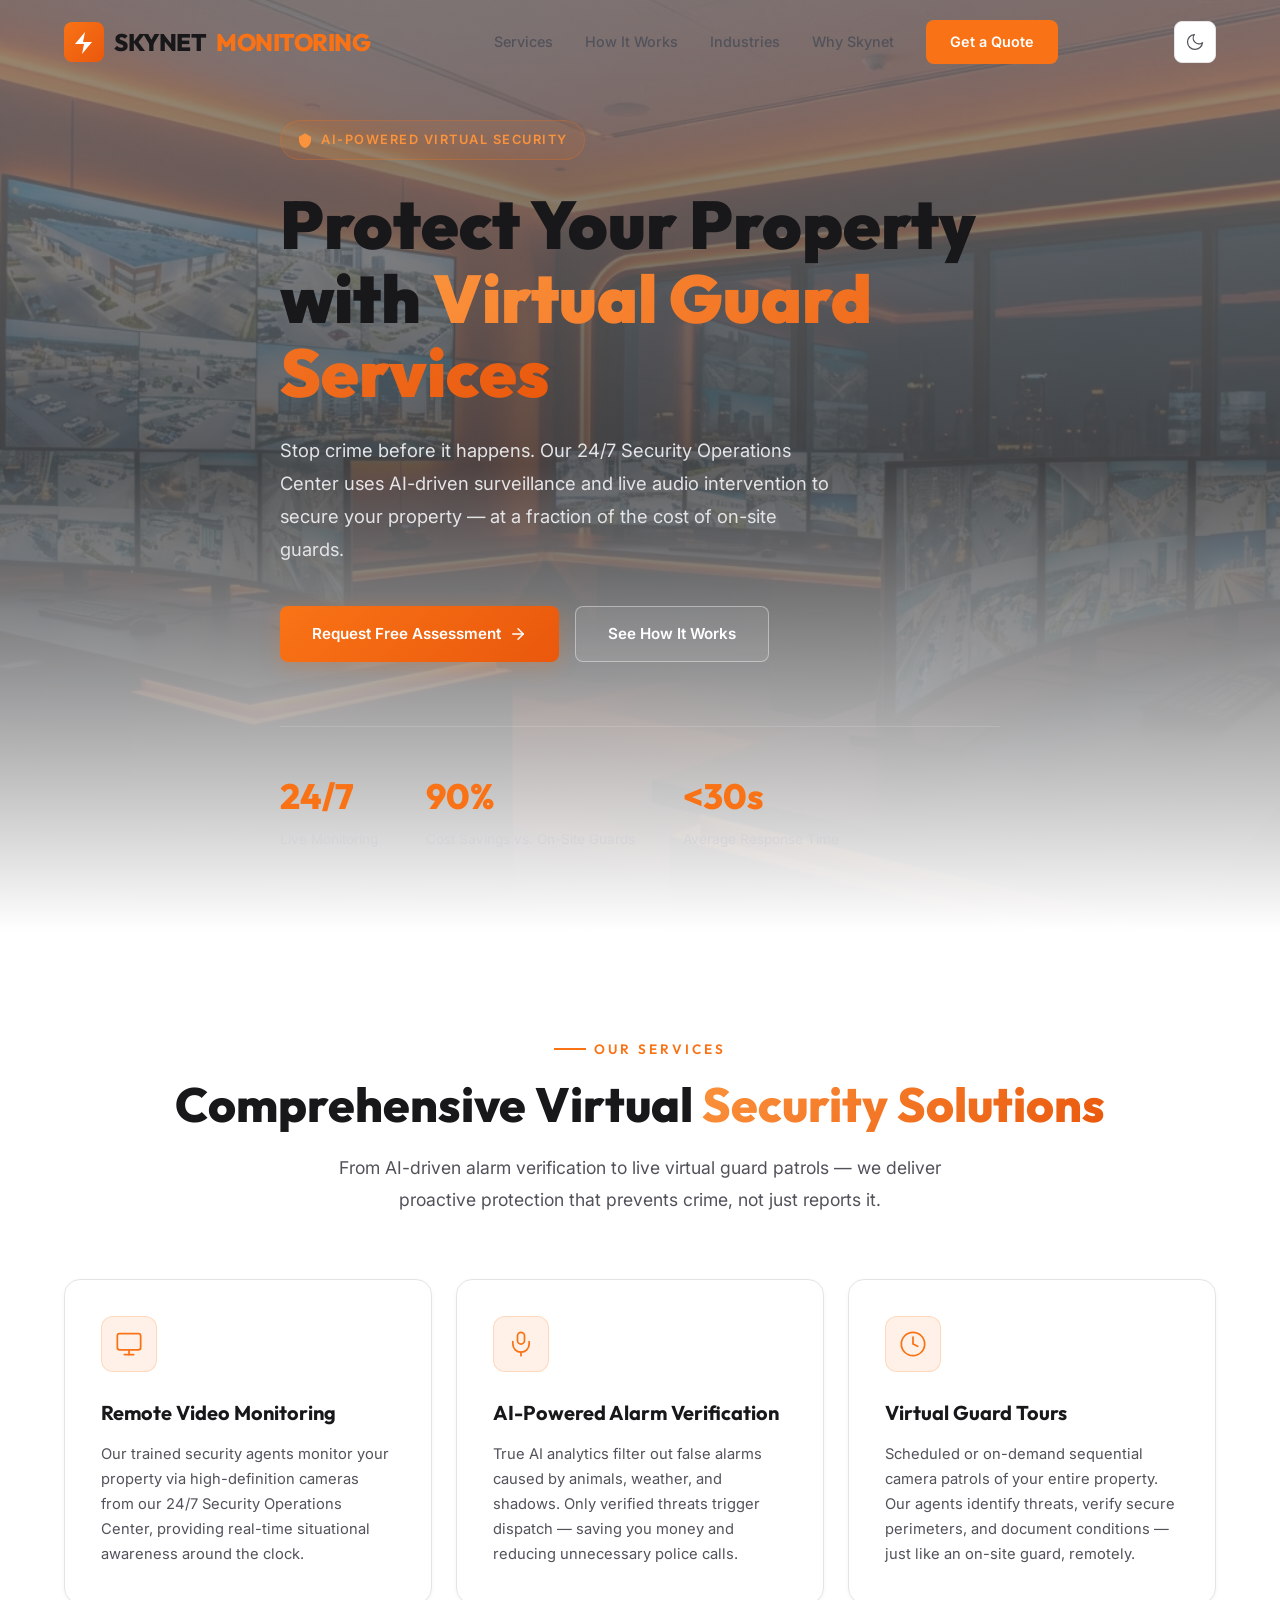
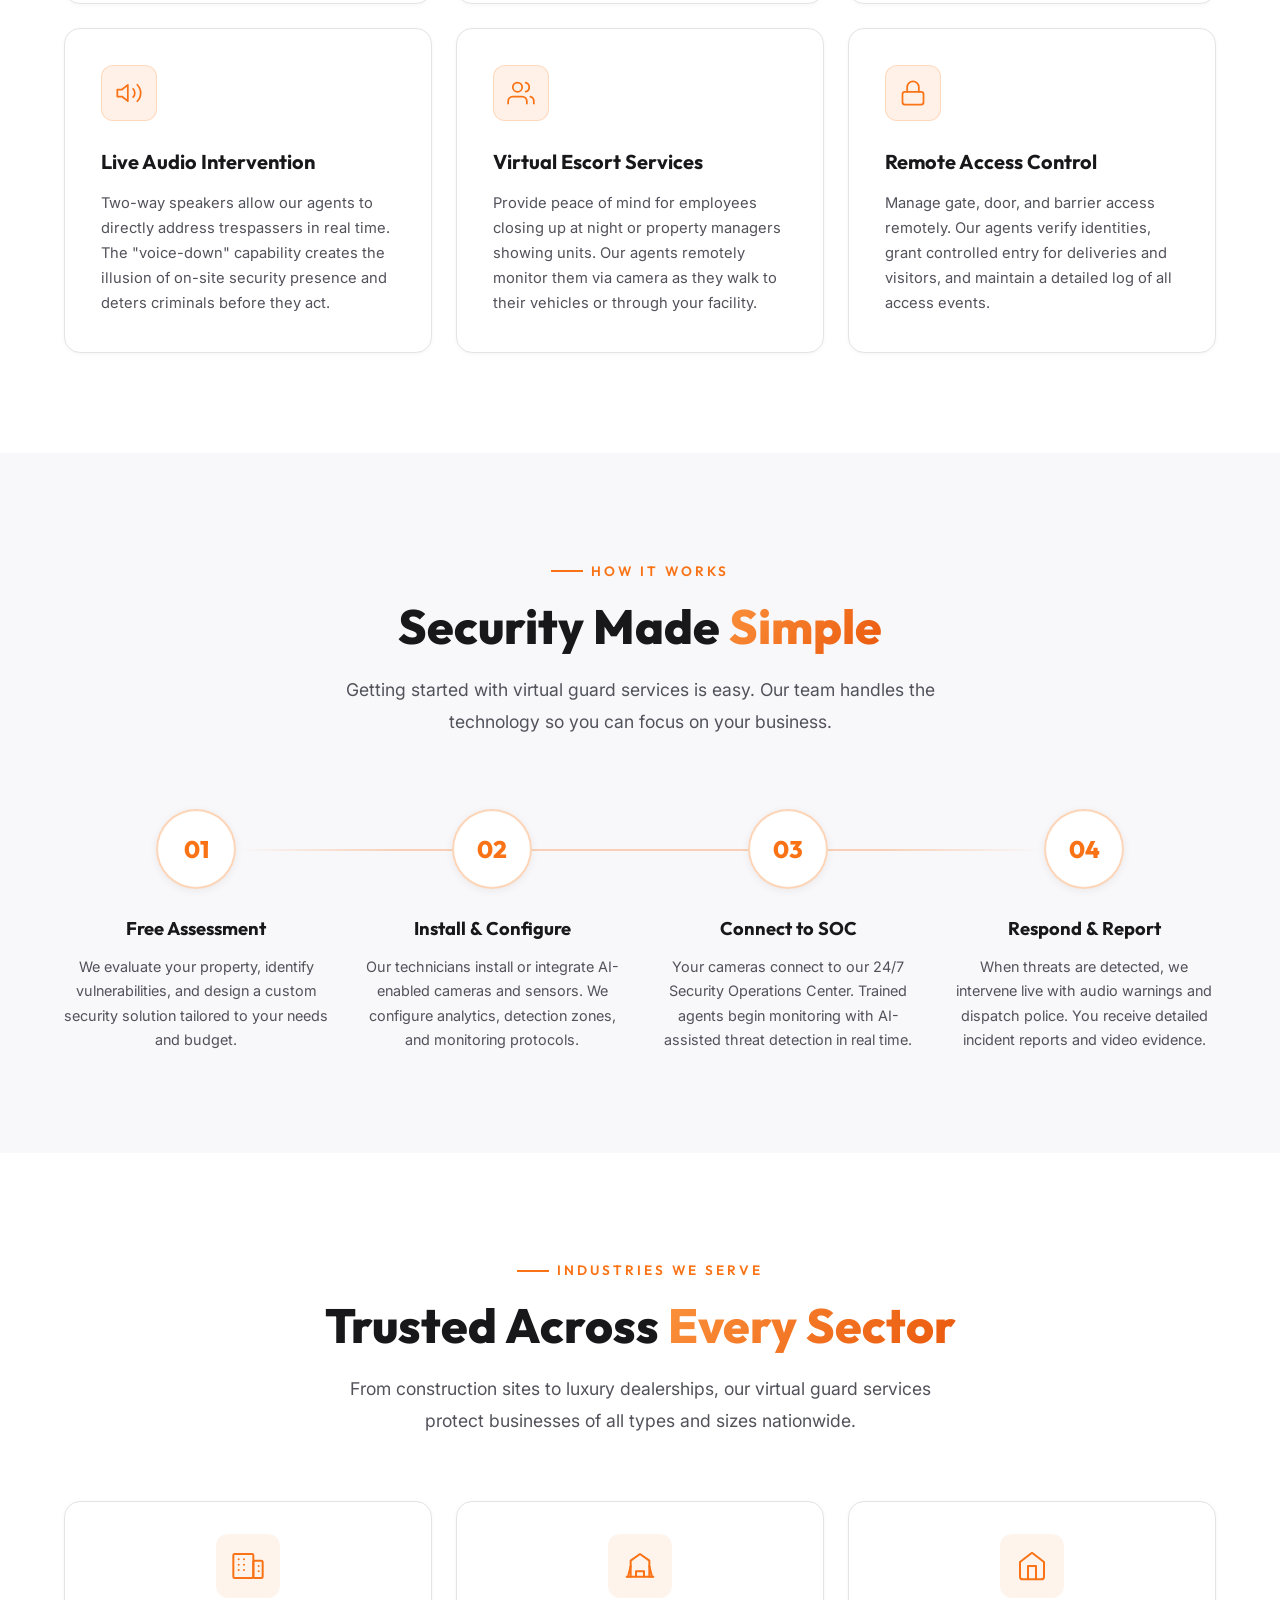
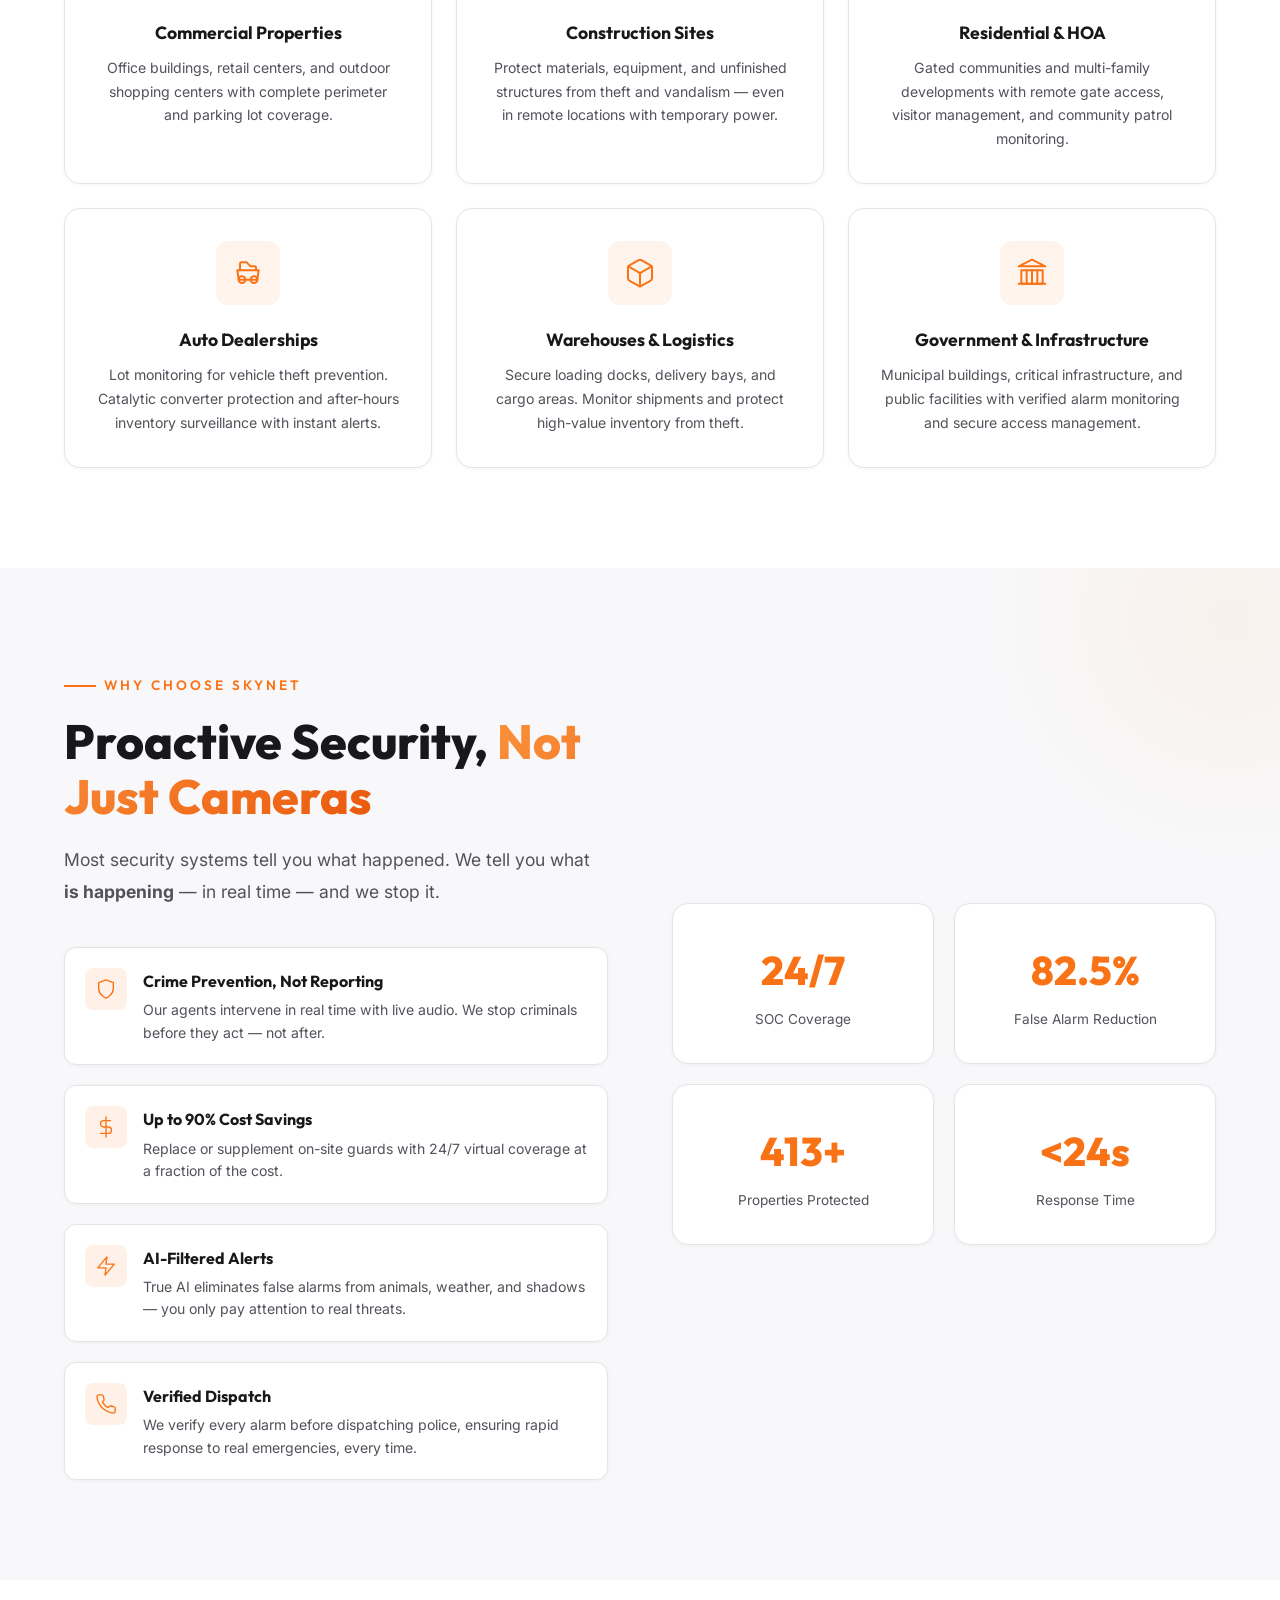
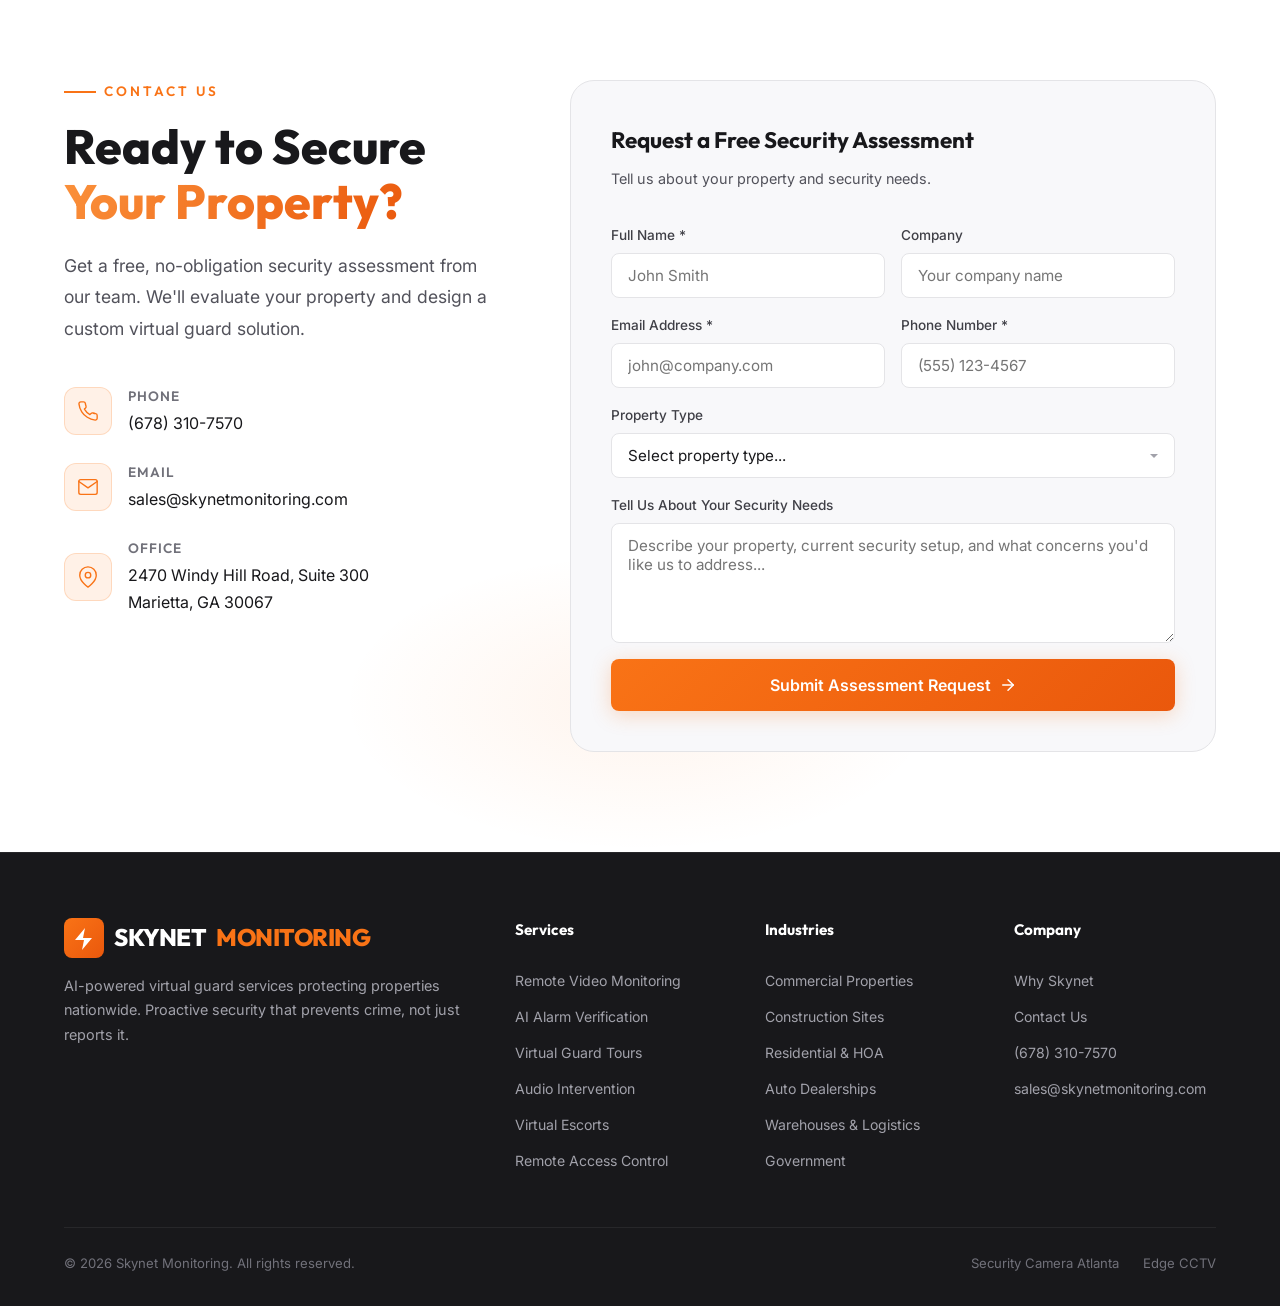
==== commit b7404e39: "Correct the Security Camera Atlanta link and publish the local GA4 tag. Co-authored-by: Cursor <curs" ====
--- a/index.html
+++ b/index.html
@@ -5,9 +5,21 @@
   <meta charset="UTF-8">
   <meta name="viewport" content="width=device-width, initial-scale=1.0">
 
+  <!-- Google Analytics (GA4) -->
+  <script async src="https://www.googletagmanager.com/gtag/js?id=G-JDWJHD9QR2"></script>
+  <script>
+    window.dataLayer = window.dataLayer || [];
+    function gtag() { dataLayer.push(arguments); }
+    gtag('js', new Date());
+    gtag('config', 'G-JDWJHD9QR2');
+  </script>
+
+
   <!-- Resource Hints — get connections started early -->
   <link rel="preconnect" href="https://fonts.googleapis.com">
   <link rel="preconnect" href="https://fonts.gstatic.com" crossorigin>
+  <link rel="preconnect" href="https://www.googletagmanager.com">
+
   <link rel="dns-prefetch" href="https://formsubmit.co">
 
   <!-- Preload LCP hero image (mobile-first) -->
@@ -82,7 +94,7 @@
       "Remote Access Control"
     ],
     "sameAs": [
-      "https://securitycameraatlanta.com",
+      "https://securitycamerasatlanta.com/",
       "https://edgecctv.com"
     ]
   }
@@ -723,7 +735,7 @@
       <div class="footer-bottom">
         <p>&copy; 2026 Skynet Monitoring. All rights reserved.</p>
         <div class="footer-bottom-links">
-          <a href="https://securitycameraatlanta.com" target="_blank" rel="noopener">Security Camera Atlanta</a>
+          <a href="https://securitycamerasatlanta.com/" target="_blank" rel="noopener">Security Camera Atlanta</a>
           <a href="https://edgecctv.com" target="_blank" rel="noopener">Edge CCTV</a>
         </div>
       </div>
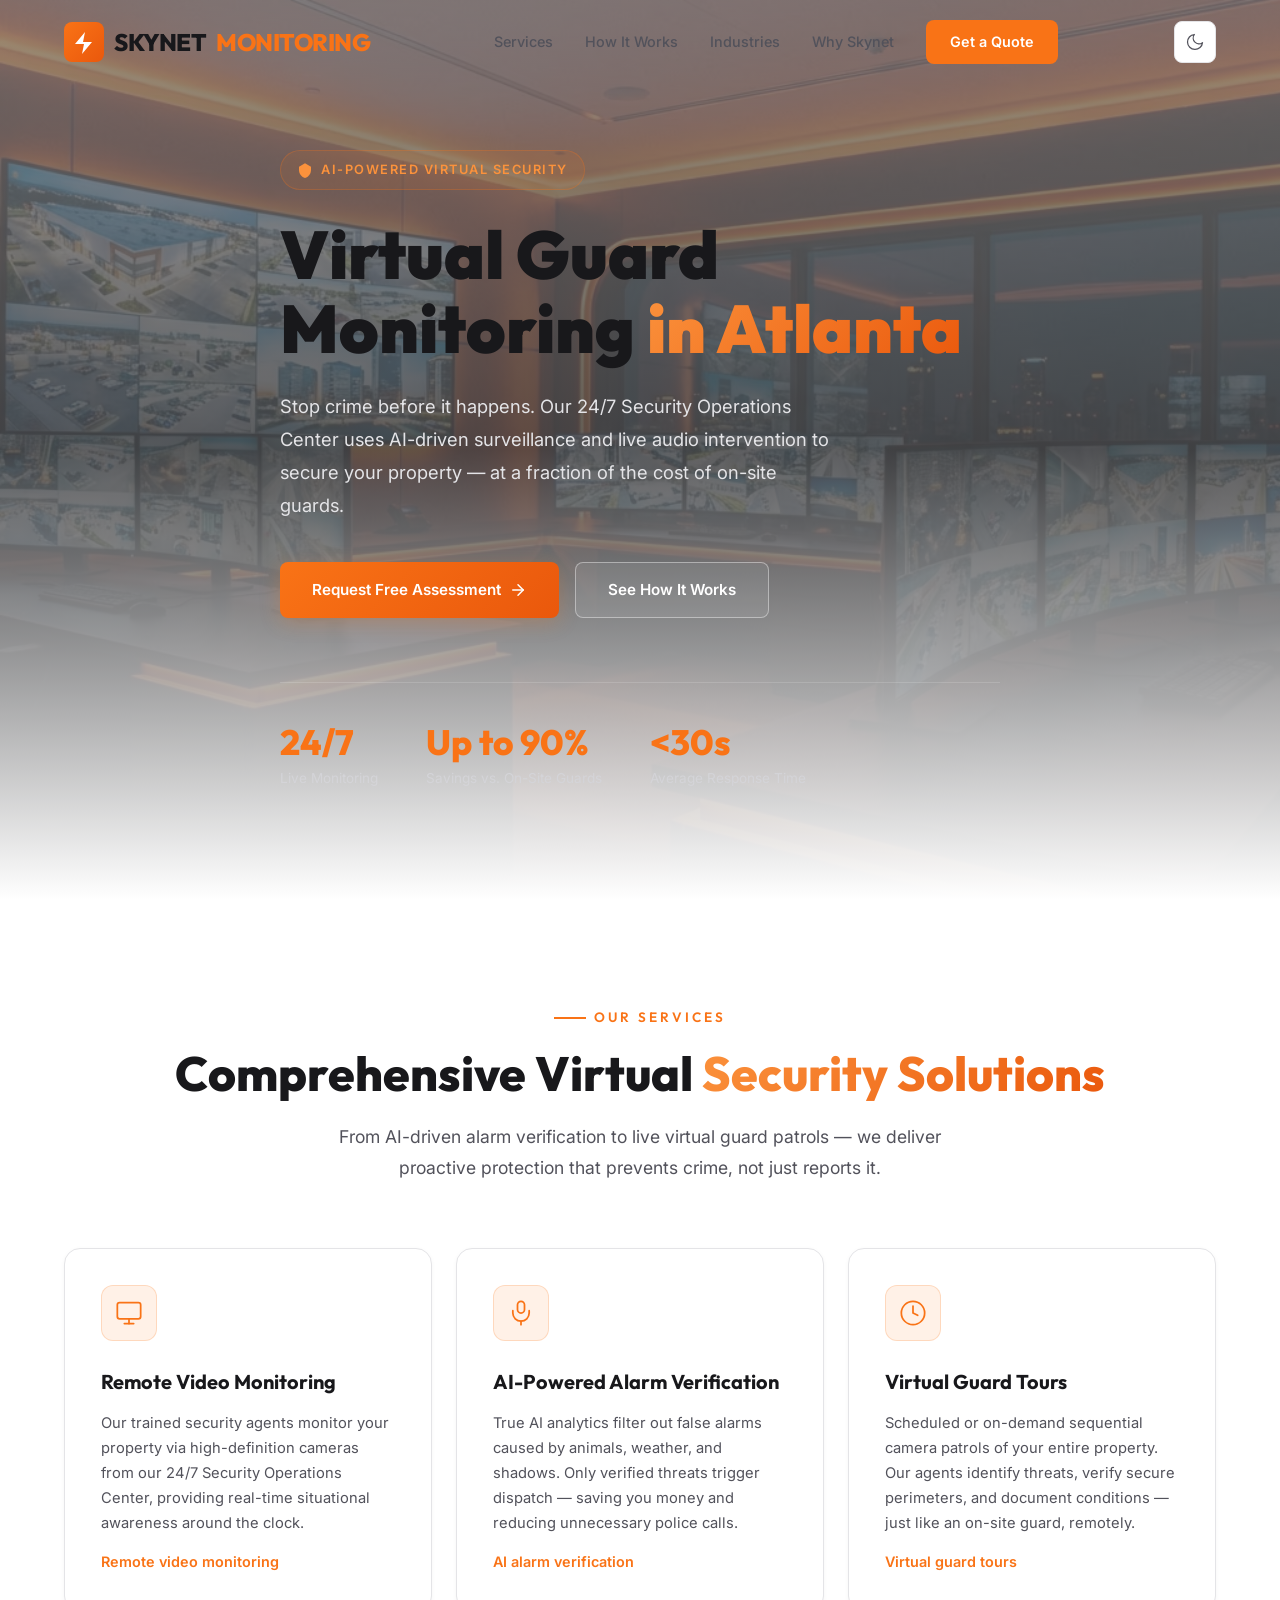
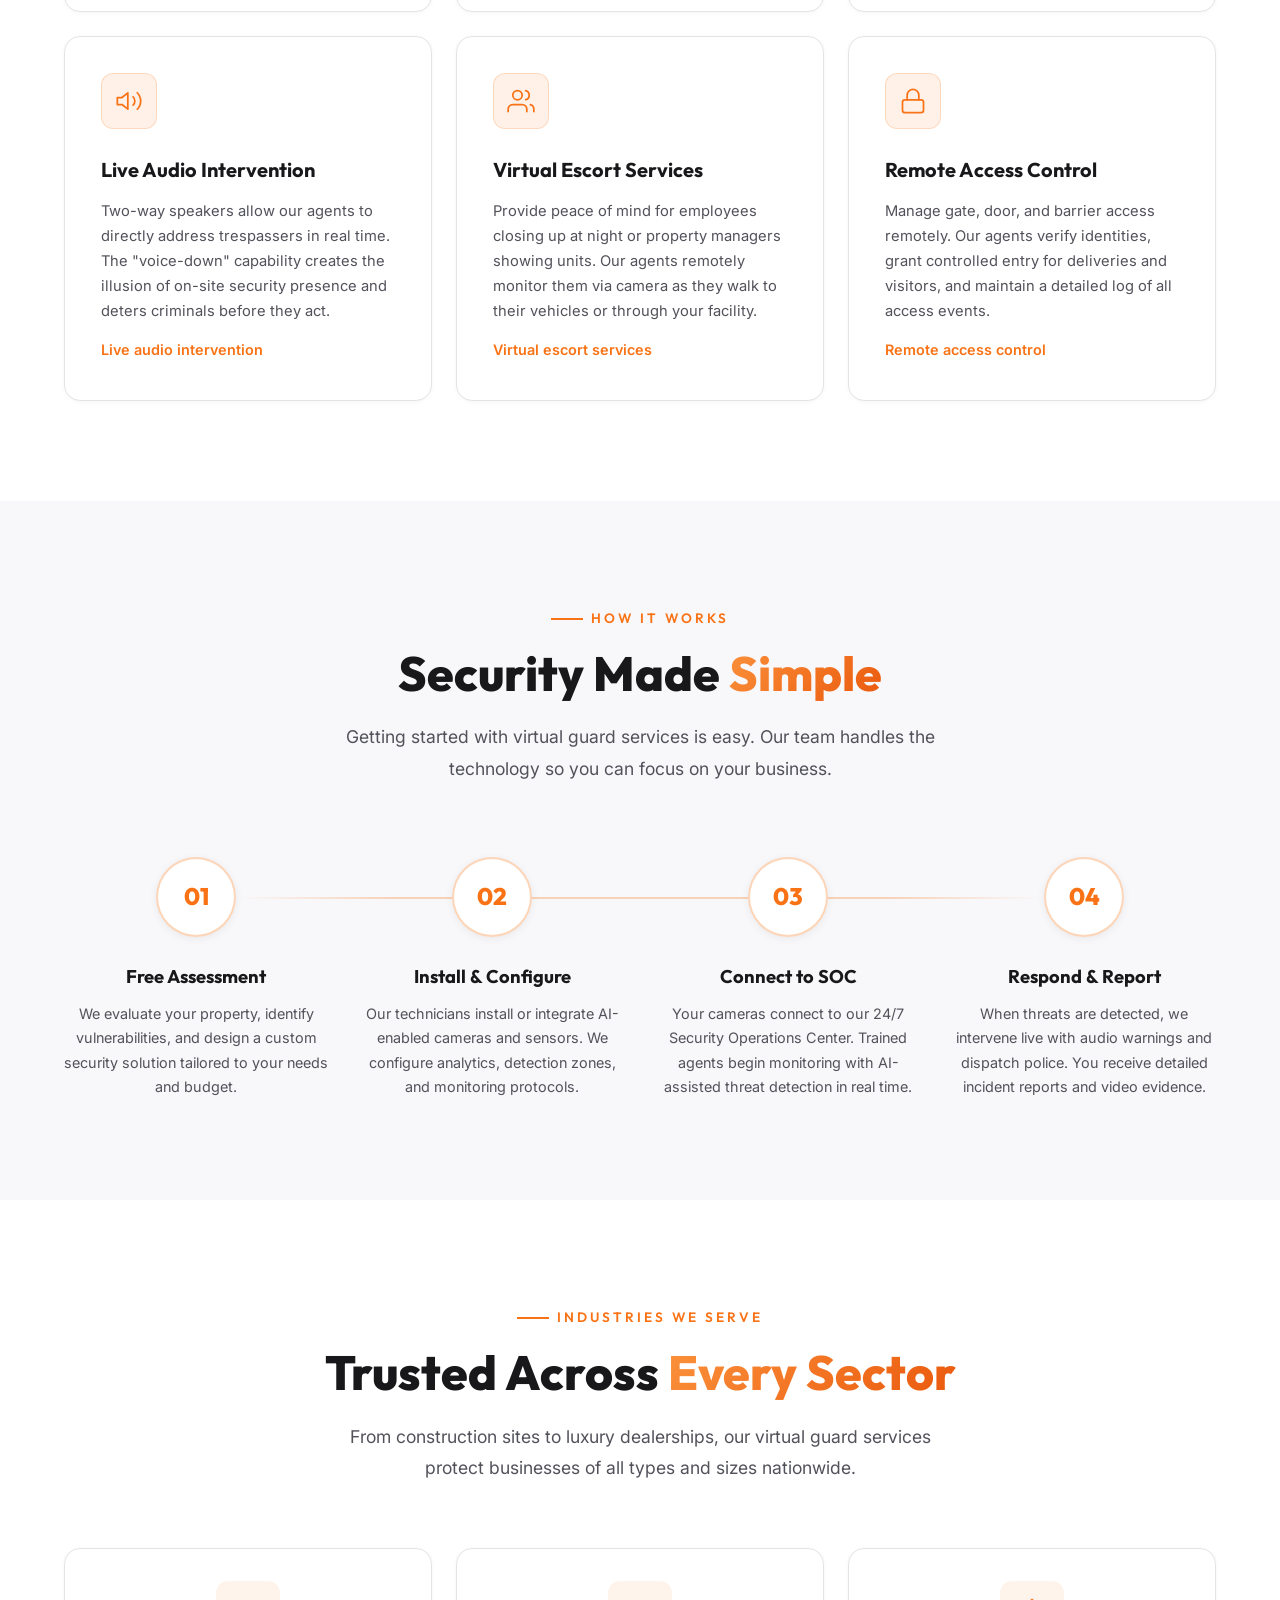
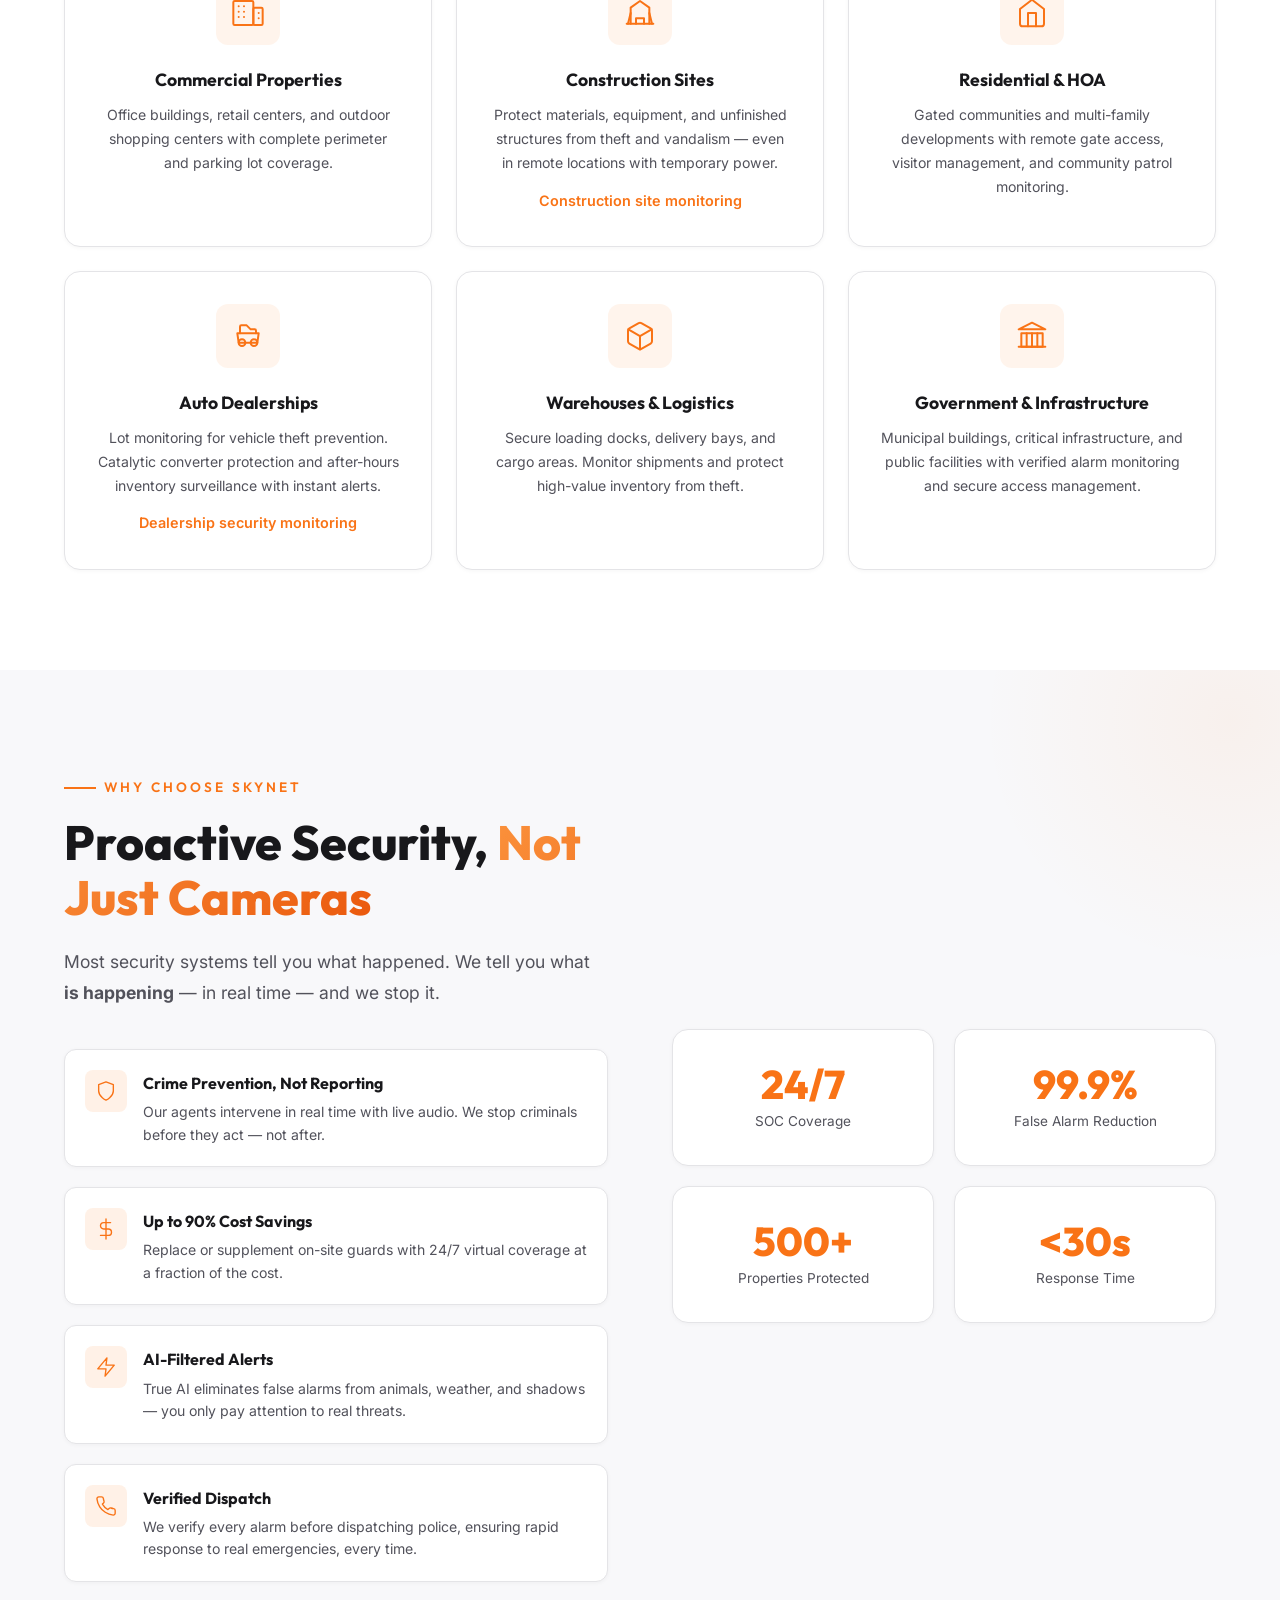
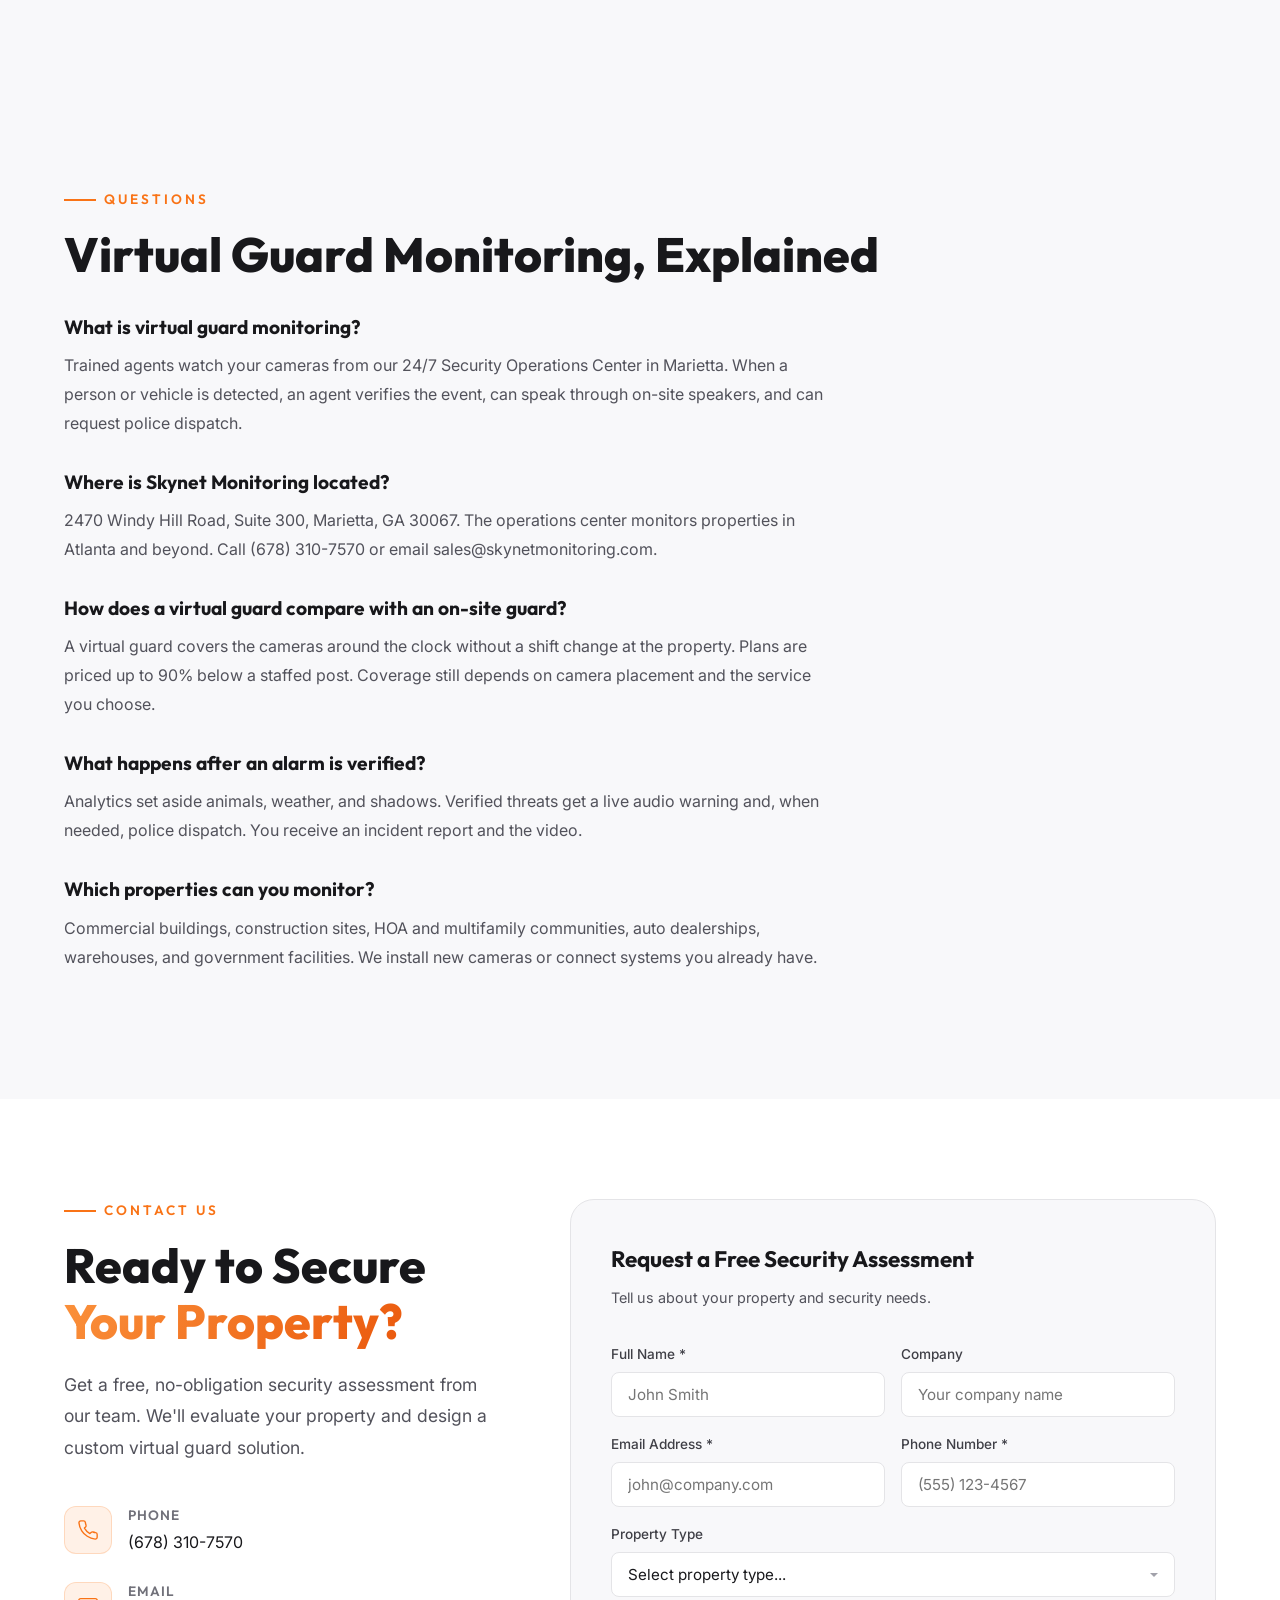
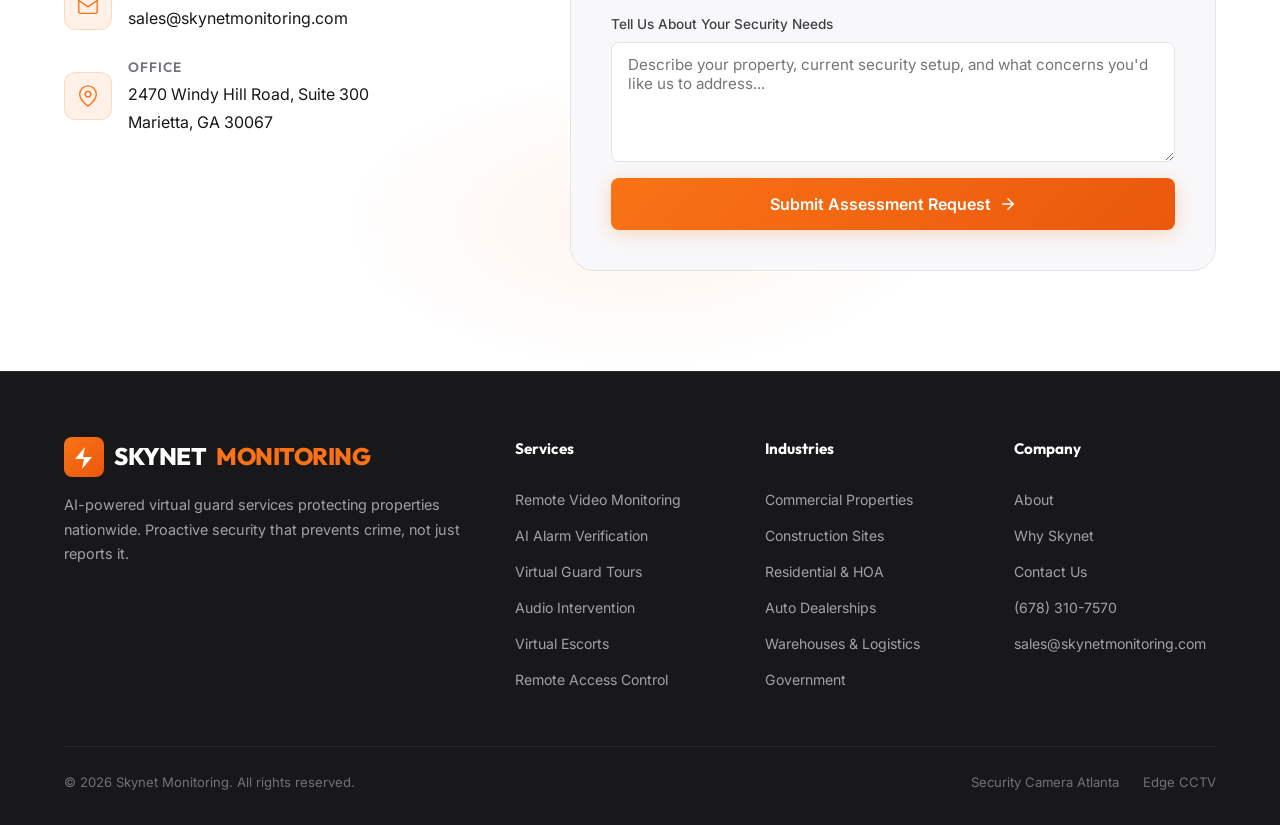
==== commit 7d4d7467: "Publish indexable service pages and point the site at the brand domain. Co-authored-by: Cursor <curs" ====
--- a/index.html
+++ b/index.html
@@ -27,38 +27,37 @@
   <link rel="preload" as="image" type="image/avif" href="hero-bg.avif" media="(min-width: 769px)">
 
   <!-- SEO Meta -->
-  <title>Skynet Monitoring | Virtual Guard Services & AI Security Monitoring</title>
+  <title>Virtual Guard Monitoring in Atlanta | Skynet Monitoring</title>
   <meta name="description"
-    content="Skynet Monitoring offers 24/7 virtual guard services, AI-powered alarm verification, remote video monitoring, and live audio intervention. Protect your property with proactive security — serving Atlanta and nationwide.">
-  <meta name="keywords"
-    content="virtual guard services, remote security monitoring, AI security cameras, virtual patrol, live video monitoring, 24/7 security operations center, virtual guard tours, audio deterrent security, remote access control, security monitoring Atlanta, virtual security guard">
+    content="24/7 virtual guard monitoring from Marietta. Live video, AI alarm verification, and audio intervention for Atlanta businesses. Call (678) 310-7570.">
   <meta name="robots" content="index, follow">
   <link rel="canonical" href="https://skynetmonitoring.com/">
 
   <!-- Open Graph -->
   <meta property="og:type" content="website">
   <meta property="og:url" content="https://skynetmonitoring.com/">
-  <meta property="og:title" content="Skynet Monitoring | Virtual Guard Services & AI Security Monitoring">
+  <meta property="og:title" content="Virtual Guard Monitoring in Atlanta | Skynet Monitoring">
   <meta property="og:description"
-    content="24/7 AI-powered virtual guard services. Remote video monitoring, live audio intervention, and verified dispatch — crime prevention, not just reporting.">
+    content="24/7 virtual guard monitoring from Marietta. Live video, AI alarm verification, and audio intervention for Atlanta businesses.">
   <meta property="og:image" content="https://skynetmonitoring.com/hero-bg.webp">
   <meta property="og:locale" content="en_US">
 
   <!-- Twitter Card -->
   <meta name="twitter:card" content="summary_large_image">
-  <meta name="twitter:title" content="Skynet Monitoring | Virtual Guard Services">
+  <meta name="twitter:title" content="Virtual Guard Monitoring in Atlanta | Skynet Monitoring">
   <meta name="twitter:description"
-    content="AI-powered virtual guard services. 24/7 remote monitoring, audio intervention, and verified dispatch.">
+    content="24/7 virtual guard monitoring from Marietta. Live video, AI alarm verification, and audio intervention for Atlanta businesses.">
   <meta name="twitter:image" content="https://skynetmonitoring.com/hero-bg.webp">
 
   <!-- Schema.org JSON-LD (Enhanced with OpeningHours & PriceRange) -->
   <script type="application/ld+json">
   {
     "@context": "https://schema.org",
-    "@type": "LocalBusiness",
+    "@type": "ProfessionalService",
     "name": "Skynet Monitoring",
-    "description": "Skynet Monitoring provides AI-powered virtual guard services including 24/7 remote video monitoring, virtual guard tours, audio intervention, alarm verification, and remote access control.",
-    "url": "https://skynetmonitoring.com",
+    "description": "24/7 virtual guard monitoring from a Security Operations Center in Marietta, Georgia, serving Atlanta businesses.",
+    "url": "https://skynetmonitoring.com/",
+    "image": "https://skynetmonitoring.com/hero-bg.webp",
     "telephone": "+1-678-310-7570",
     "email": "sales@skynetmonitoring.com",
     "priceRange": "$$",
@@ -81,22 +80,23 @@
       "latitude": "33.9068",
       "longitude": "-84.4673"
     },
-    "areaServed": {
-      "@type": "Country",
-      "name": "United States"
-    },
-    "serviceType": [
-      "Virtual Guard Services",
-      "Remote Video Monitoring",
-      "AI Alarm Verification",
-      "Virtual Guard Tours",
-      "Audio Intervention Security",
-      "Remote Access Control"
+    "areaServed": [
+      { "@type": "City", "name": "Atlanta" },
+      { "@type": "City", "name": "Marietta" },
+      { "@type": "AdministrativeArea", "name": "Georgia" }
     ],
-    "sameAs": [
-      "https://securitycamerasatlanta.com/",
-      "https://edgecctv.com"
-    ]
+    "hasOfferCatalog": {
+      "@type": "OfferCatalog",
+      "name": "Virtual guard services",
+      "itemListElement": [
+        { "@type": "Offer", "itemOffered": { "@type": "Service", "name": "Remote Video Monitoring", "url": "https://skynetmonitoring.com/remote-video-monitoring/" } },
+        { "@type": "Offer", "itemOffered": { "@type": "Service", "name": "AI Alarm Verification", "url": "https://skynetmonitoring.com/alarm-verification/" } },
+        { "@type": "Offer", "itemOffered": { "@type": "Service", "name": "Virtual Guard Tours", "url": "https://skynetmonitoring.com/virtual-guard-tours/" } },
+        { "@type": "Offer", "itemOffered": { "@type": "Service", "name": "Live Audio Intervention", "url": "https://skynetmonitoring.com/audio-intervention/" } },
+        { "@type": "Offer", "itemOffered": { "@type": "Service", "name": "Virtual Escort Services", "url": "https://skynetmonitoring.com/virtual-escorts/" } },
+        { "@type": "Offer", "itemOffered": { "@type": "Service", "name": "Remote Access Control", "url": "https://skynetmonitoring.com/remote-access-control/" } }
+      ]
+    }
   }
   </script>
 
@@ -120,7 +120,7 @@
   <!-- ========== HEADER ========== -->
   <header class="header" id="header">
     <div class="container">
-      <a href="#" class="logo" aria-label="Skynet Monitoring Home">
+      <a href="/" class="logo" aria-label="Skynet Monitoring Home">
         <div class="logo-icon">
           <svg xmlns="http://www.w3.org/2000/svg" viewBox="0 0 24 24">
             <path d="M13 2L3 14h9l-2 10 10-12h-9l2-10z" />
@@ -186,7 +186,7 @@
             </svg>
             AI-Powered Virtual Security
           </div>
-          <h1>Protect Your Property with <span class="text-gradient">Virtual Guard Services</span></h1>
+          <h1>Virtual Guard Monitoring <span class="text-gradient">in Atlanta</span></h1>
           <p>Stop crime before it happens. Our 24/7 Security Operations Center uses AI-driven surveillance and live
             audio intervention to secure your property — at a fraction of the cost of on-site guards.</p>
           <div class="hero-actions">
@@ -204,15 +204,15 @@
           </div>
           <div class="hero-stats">
             <div class="hero-stat">
-              <h3>24/7</h3>
+              <p class="stat-figure">24/7</p>
               <p>Live Monitoring</p>
             </div>
             <div class="hero-stat">
-              <h3>90%</h3>
-              <p>Cost Savings vs. On-Site Guards</p>
+              <p class="stat-figure">Up to 90%</p>
+              <p>Savings vs. On-Site Guards</p>
             </div>
             <div class="hero-stat">
-              <h3>&lt;30s</h3>
+              <p class="stat-figure">&lt;30s</p>
               <p>Average Response Time</p>
             </div>
           </div>
@@ -244,6 +244,7 @@
             <h3>Remote Video Monitoring</h3>
             <p>Our trained security agents monitor your property via high-definition cameras from our 24/7 Security
               Operations Center, providing real-time situational awareness around the clock.</p>
+            <a class="card-link" href="/remote-video-monitoring/">Remote video monitoring</a>
           </div>
 
           <!-- Service 2 -->
@@ -259,6 +260,7 @@
             <h3>AI-Powered Alarm Verification</h3>
             <p>True AI analytics filter out false alarms caused by animals, weather, and shadows. Only verified threats
               trigger dispatch — saving you money and reducing unnecessary police calls.</p>
+            <a class="card-link" href="/alarm-verification/">AI alarm verification</a>
           </div>
 
           <!-- Service 3 -->
@@ -273,6 +275,7 @@
             <h3>Virtual Guard Tours</h3>
             <p>Scheduled or on-demand sequential camera patrols of your entire property. Our agents identify threats,
               verify secure perimeters, and document conditions — just like an on-site guard, remotely.</p>
+            <a class="card-link" href="/virtual-guard-tours/">Virtual guard tours</a>
           </div>
 
           <!-- Service 4 -->
@@ -288,6 +291,7 @@
             <h3>Live Audio Intervention</h3>
             <p>Two-way speakers allow our agents to directly address trespassers in real time. The "voice-down"
               capability creates the illusion of on-site security presence and deters criminals before they act.</p>
+            <a class="card-link" href="/audio-intervention/">Live audio intervention</a>
           </div>
 
           <!-- Service 5 -->
@@ -304,6 +308,7 @@
             <h3>Virtual Escort Services</h3>
             <p>Provide peace of mind for employees closing up at night or property managers showing units. Our agents
               remotely monitor them via camera as they walk to their vehicles or through your facility.</p>
+            <a class="card-link" href="/virtual-escorts/">Virtual escort services</a>
           </div>
 
           <!-- Service 6 -->
@@ -318,6 +323,7 @@
             <h3>Remote Access Control</h3>
             <p>Manage gate, door, and barrier access remotely. Our agents verify identities, grant controlled entry for
               deliveries and visitors, and maintain a detailed log of all access events.</p>
+            <a class="card-link" href="/remote-access-control/">Remote access control</a>
           </div>
         </div>
       </div>
@@ -408,6 +414,7 @@
             <h3>Construction Sites</h3>
             <p>Protect materials, equipment, and unfinished structures from theft and vandalism — even in remote
               locations with temporary power.</p>
+            <a class="card-link" href="/construction-site-monitoring/">Construction site monitoring</a>
           </div>
 
           <div class="industry-card reveal" id="industry-residential">
@@ -436,6 +443,7 @@
             <h3>Auto Dealerships</h3>
             <p>Lot monitoring for vehicle theft prevention. Catalytic converter protection and after-hours inventory
               surveillance with instant alerts.</p>
+            <a class="card-link" href="/dealership-security-monitoring/">Dealership security monitoring</a>
           </div>
 
           <div class="industry-card reveal" id="industry-warehouse">
@@ -547,19 +555,19 @@
           <div class="why-visual reveal">
             <div class="stats-grid">
               <div class="stat-card">
-                <h3>24/7</h3>
+                <p class="stat-figure">24/7</p>
                 <p>SOC Coverage</p>
               </div>
               <div class="stat-card">
-                <h3>99.9%</h3>
+                <p class="stat-figure">99.9%</p>
                 <p>False Alarm Reduction</p>
               </div>
               <div class="stat-card">
-                <h3>500+</h3>
+                <p class="stat-figure">500+</p>
                 <p>Properties Protected</p>
               </div>
               <div class="stat-card">
-                <h3>&lt;30s</h3>
+                <p class="stat-figure">&lt;30s</p>
                 <p>Response Time</p>
               </div>
             </div>
@@ -567,6 +575,94 @@
         </div>
       </div>
     </section>
+
+    <!-- ========== FAQ ========== -->
+    <section class="faq" id="faq">
+      <div class="container">
+        <div class="section-label">Questions</div>
+        <h2 class="section-title">Virtual Guard Monitoring, Explained</h2>
+        <div class="faq-list">
+          <div class="faq-item">
+            <h3>What is virtual guard monitoring?</h3>
+            <p>Trained agents watch your cameras from our 24/7 Security Operations Center in Marietta. When a person or
+              vehicle is detected, an agent verifies the event, can speak through on-site speakers, and can request
+              police dispatch.</p>
+          </div>
+          <div class="faq-item">
+            <h3>Where is Skynet Monitoring located?</h3>
+            <p>2470 Windy Hill Road, Suite 300, Marietta, GA 30067. The operations center monitors properties in Atlanta
+              and beyond. Call <a href="tel:+16783107570">(678) 310-7570</a> or email
+              <a href="mailto:sales@skynetmonitoring.com">sales@skynetmonitoring.com</a>.</p>
+          </div>
+          <div class="faq-item">
+            <h3>How does a virtual guard compare with an on-site guard?</h3>
+            <p>A virtual guard covers the cameras around the clock without a shift change at the property. Plans are
+              priced up to 90% below a staffed post. Coverage still depends on camera placement and the service you
+              choose.</p>
+          </div>
+          <div class="faq-item">
+            <h3>What happens after an alarm is verified?</h3>
+            <p>Analytics set aside animals, weather, and shadows. Verified threats get a live audio warning and, when
+              needed, police dispatch. You receive an incident report and the video.</p>
+          </div>
+          <div class="faq-item">
+            <h3>Which properties can you monitor?</h3>
+            <p>Commercial buildings, <a href="/construction-site-monitoring/">construction sites</a>, HOA and
+              multifamily communities, <a href="/dealership-security-monitoring/">auto dealerships</a>, warehouses, and
+              government facilities. We install new cameras or connect systems you already have.</p>
+          </div>
+        </div>
+      </div>
+    </section>
+
+    <script type="application/ld+json">
+    {
+      "@context": "https://schema.org",
+      "@type": "FAQPage",
+      "mainEntity": [
+        {
+          "@type": "Question",
+          "name": "What is virtual guard monitoring?",
+          "acceptedAnswer": {
+            "@type": "Answer",
+            "text": "Trained agents watch your cameras from our 24/7 Security Operations Center in Marietta. When a person or vehicle is detected, an agent verifies the event, can speak through on-site speakers, and can request police dispatch."
+          }
+        },
+        {
+          "@type": "Question",
+          "name": "Where is Skynet Monitoring located?",
+          "acceptedAnswer": {
+            "@type": "Answer",
+            "text": "2470 Windy Hill Road, Suite 300, Marietta, GA 30067. The operations center monitors properties in Atlanta and beyond. Call (678) 310-7570 or email sales@skynetmonitoring.com."
+          }
+        },
+        {
+          "@type": "Question",
+          "name": "How does a virtual guard compare with an on-site guard?",
+          "acceptedAnswer": {
+            "@type": "Answer",
+            "text": "A virtual guard covers the cameras around the clock without a shift change at the property. Plans are priced up to 90% below a staffed post. Coverage still depends on camera placement and the service you choose."
+          }
+        },
+        {
+          "@type": "Question",
+          "name": "What happens after an alarm is verified?",
+          "acceptedAnswer": {
+            "@type": "Answer",
+            "text": "Analytics set aside animals, weather, and shadows. Verified threats get a live audio warning and, when needed, police dispatch. You receive an incident report and the video."
+          }
+        },
+        {
+          "@type": "Question",
+          "name": "Which properties can you monitor?",
+          "acceptedAnswer": {
+            "@type": "Answer",
+            "text": "Commercial buildings, construction sites, HOA and multifamily communities, auto dealerships, warehouses, and government facilities. We install new cameras or connect systems you already have."
+          }
+        }
+      ]
+    }
+    </script>
 
     <!-- ========== CONTACT ========== -->
     <section class="contact" id="contact">
@@ -691,7 +787,7 @@
     <div class="container">
       <div class="footer-grid">
         <div class="footer-brand">
-          <a href="#" class="logo">
+          <a href="/" class="logo">
             <div class="logo-icon">
               <svg xmlns="http://www.w3.org/2000/svg" viewBox="0 0 24 24">
                 <path d="M13 2L3 14h9l-2 10 10-12h-9l2-10z" fill="white" />
@@ -705,28 +801,29 @@
 
         <div class="footer-col">
           <h4>Services</h4>
-          <a href="#services">Remote Video Monitoring</a>
-          <a href="#services">AI Alarm Verification</a>
-          <a href="#services">Virtual Guard Tours</a>
-          <a href="#services">Audio Intervention</a>
-          <a href="#services">Virtual Escorts</a>
-          <a href="#services">Remote Access Control</a>
+          <a href="/remote-video-monitoring/">Remote Video Monitoring</a>
+          <a href="/alarm-verification/">AI Alarm Verification</a>
+          <a href="/virtual-guard-tours/">Virtual Guard Tours</a>
+          <a href="/audio-intervention/">Audio Intervention</a>
+          <a href="/virtual-escorts/">Virtual Escorts</a>
+          <a href="/remote-access-control/">Remote Access Control</a>
         </div>
 
         <div class="footer-col">
           <h4>Industries</h4>
-          <a href="#industries">Commercial Properties</a>
-          <a href="#industries">Construction Sites</a>
-          <a href="#industries">Residential & HOA</a>
-          <a href="#industries">Auto Dealerships</a>
-          <a href="#industries">Warehouses & Logistics</a>
-          <a href="#industries">Government</a>
+          <a href="/#industry-commercial">Commercial Properties</a>
+          <a href="/construction-site-monitoring/">Construction Sites</a>
+          <a href="/#industry-residential">Residential &amp; HOA</a>
+          <a href="/dealership-security-monitoring/">Auto Dealerships</a>
+          <a href="/#industry-warehouse">Warehouses &amp; Logistics</a>
+          <a href="/#industry-government">Government</a>
         </div>
 
         <div class="footer-col">
           <h4>Company</h4>
-          <a href="#why-skynet">Why Skynet</a>
-          <a href="#contact">Contact Us</a>
+          <a href="/about/">About</a>
+          <a href="/#why-skynet">Why Skynet</a>
+          <a href="/#contact">Contact Us</a>
           <a href="tel:+16783107570">(678) 310-7570</a>
           <a href="mailto:sales@skynetmonitoring.com">sales@skynetmonitoring.com</a>
         </div>
--- a/index.css
+++ b/index.css
@@ -1473,4 +1473,132 @@
   .stats-grid {
     grid-template-columns: 1fr;
   }
+}
+
+.hero-stat .stat-figure,
+.stat-card .stat-figure {
+  font-family: var(--font-heading);
+  font-weight: 800;
+  color: var(--primary);
+  line-height: 1.1;
+  margin-bottom: 4px;
+}
+
+.hero-stat .stat-figure {
+  font-size: 2.2rem;
+}
+
+.stat-card .stat-figure {
+  font-size: 2.5rem;
+}
+
+[data-theme="dark"] .hero-stat .stat-figure {
+  color: var(--primary);
+}
+
+.card-link {
+  display: inline-block;
+  margin-top: 14px;
+  color: var(--primary);
+  font-weight: 600;
+  font-size: 0.9rem;
+}
+
+.card-link:hover {
+  text-decoration: underline;
+}
+
+.faq {
+  padding: 100px 0;
+  background: var(--bg-section);
+}
+
+.faq-list {
+  max-width: 760px;
+  margin-top: 28px;
+}
+
+.faq-item {
+  margin-bottom: 28px;
+}
+
+.faq-item h3 {
+  font-family: var(--font-heading);
+  font-size: 1.2rem;
+  margin-bottom: 8px;
+}
+
+.faq-item p {
+  color: var(--text-secondary);
+  line-height: 1.8;
+}
+
+.page-hero {
+  padding: 150px 0 40px;
+  background: var(--bg-section);
+}
+
+.breadcrumb {
+  font-size: 0.85rem;
+  color: var(--text-secondary);
+  margin-bottom: 14px;
+}
+
+.breadcrumb a {
+  color: var(--primary);
+}
+
+.page-hero h1 {
+  font-family: var(--font-heading);
+  font-size: clamp(2.1rem, 4.5vw, 3.4rem);
+  font-weight: 800;
+  line-height: 1.12;
+  margin-bottom: 16px;
+  max-width: 18ch;
+}
+
+.page-hero .lede {
+  font-size: 1.1rem;
+  color: var(--text-secondary);
+  line-height: 1.8;
+  max-width: 640px;
+  margin-bottom: 28px;
+}
+
+.page-body {
+  padding: 56px 0 80px;
+}
+
+.page-copy {
+  max-width: 760px;
+}
+
+.page-copy h2 {
+  font-family: var(--font-heading);
+  font-size: 1.55rem;
+  margin: 32px 0 12px;
+}
+
+.page-copy p,
+.page-copy li {
+  color: var(--text-secondary);
+  line-height: 1.8;
+  margin-bottom: 14px;
+}
+
+.page-copy ul {
+  padding-left: 1.2rem;
+  margin-bottom: 8px;
+}
+
+.page-links {
+  display: flex;
+  flex-wrap: wrap;
+  gap: 12px 20px;
+  margin-top: 28px;
+}
+
+.page-links a {
+  color: var(--primary);
+  font-weight: 600;
 }
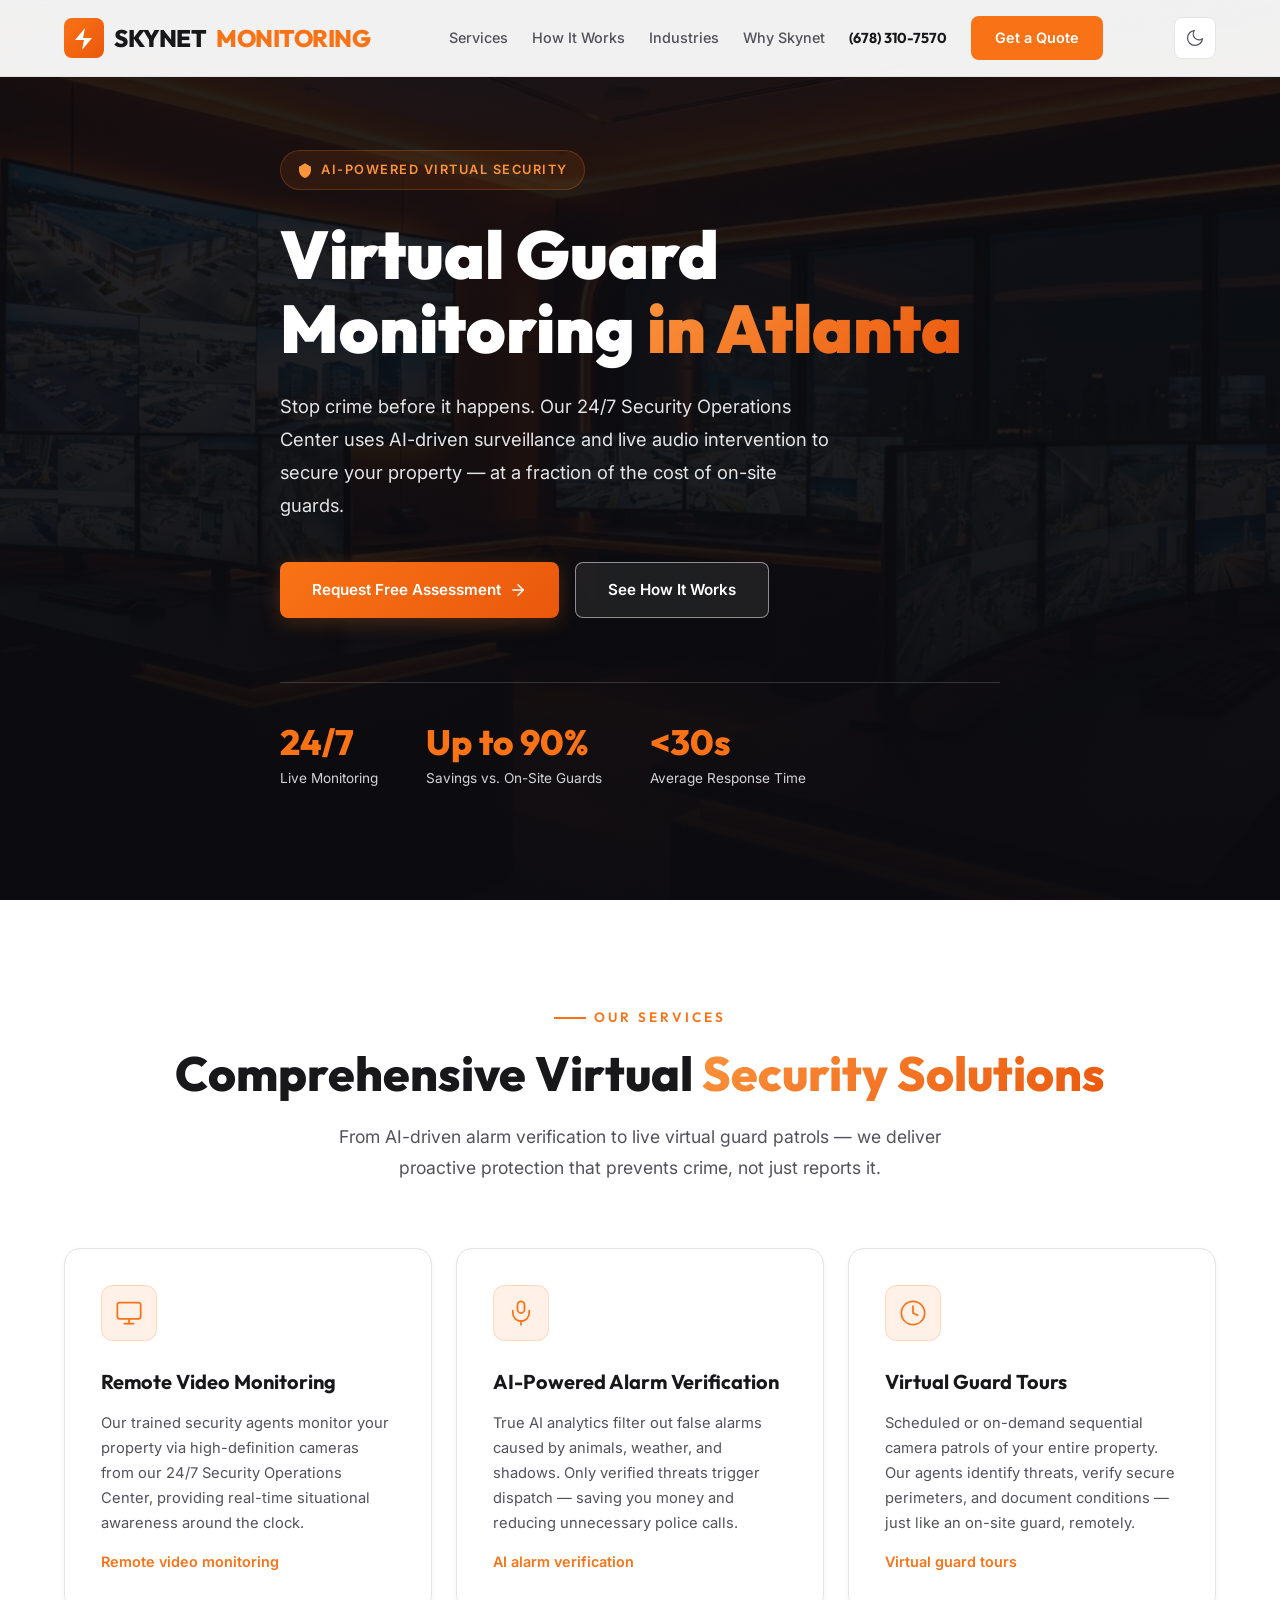
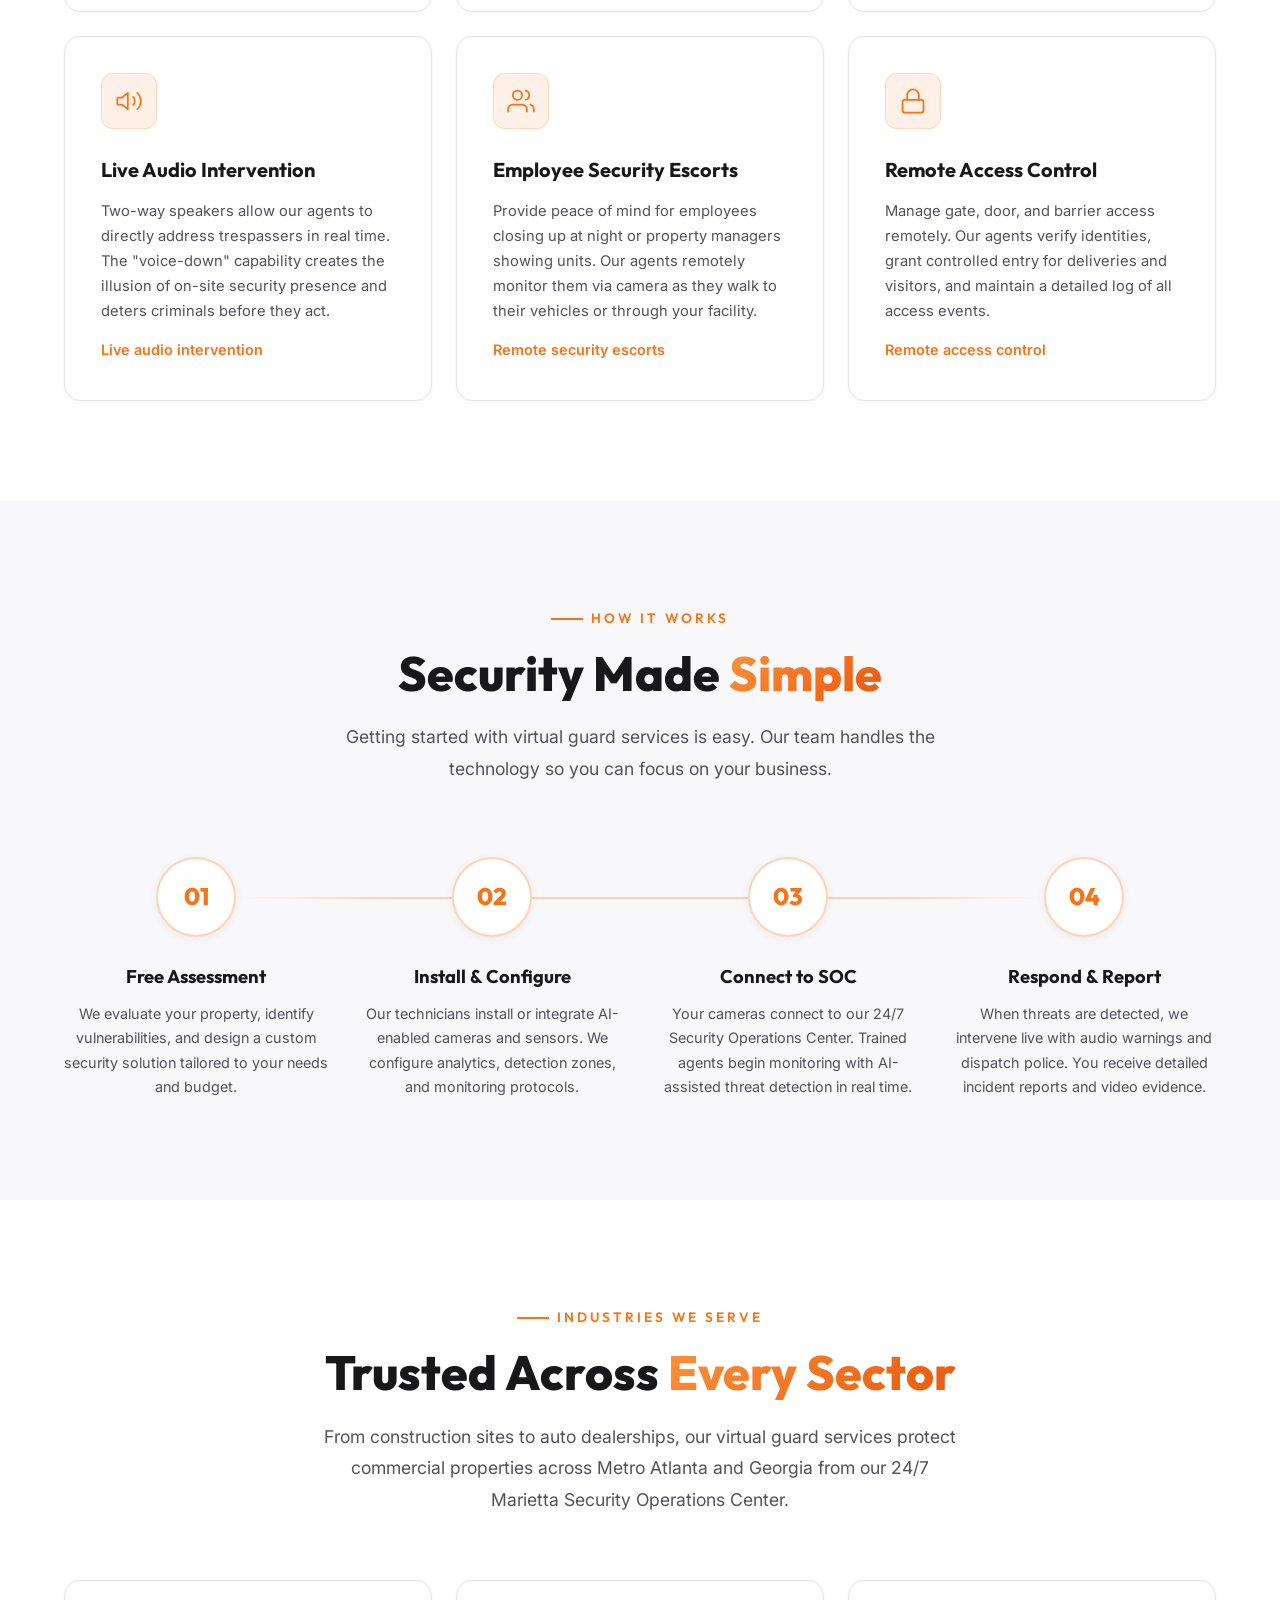
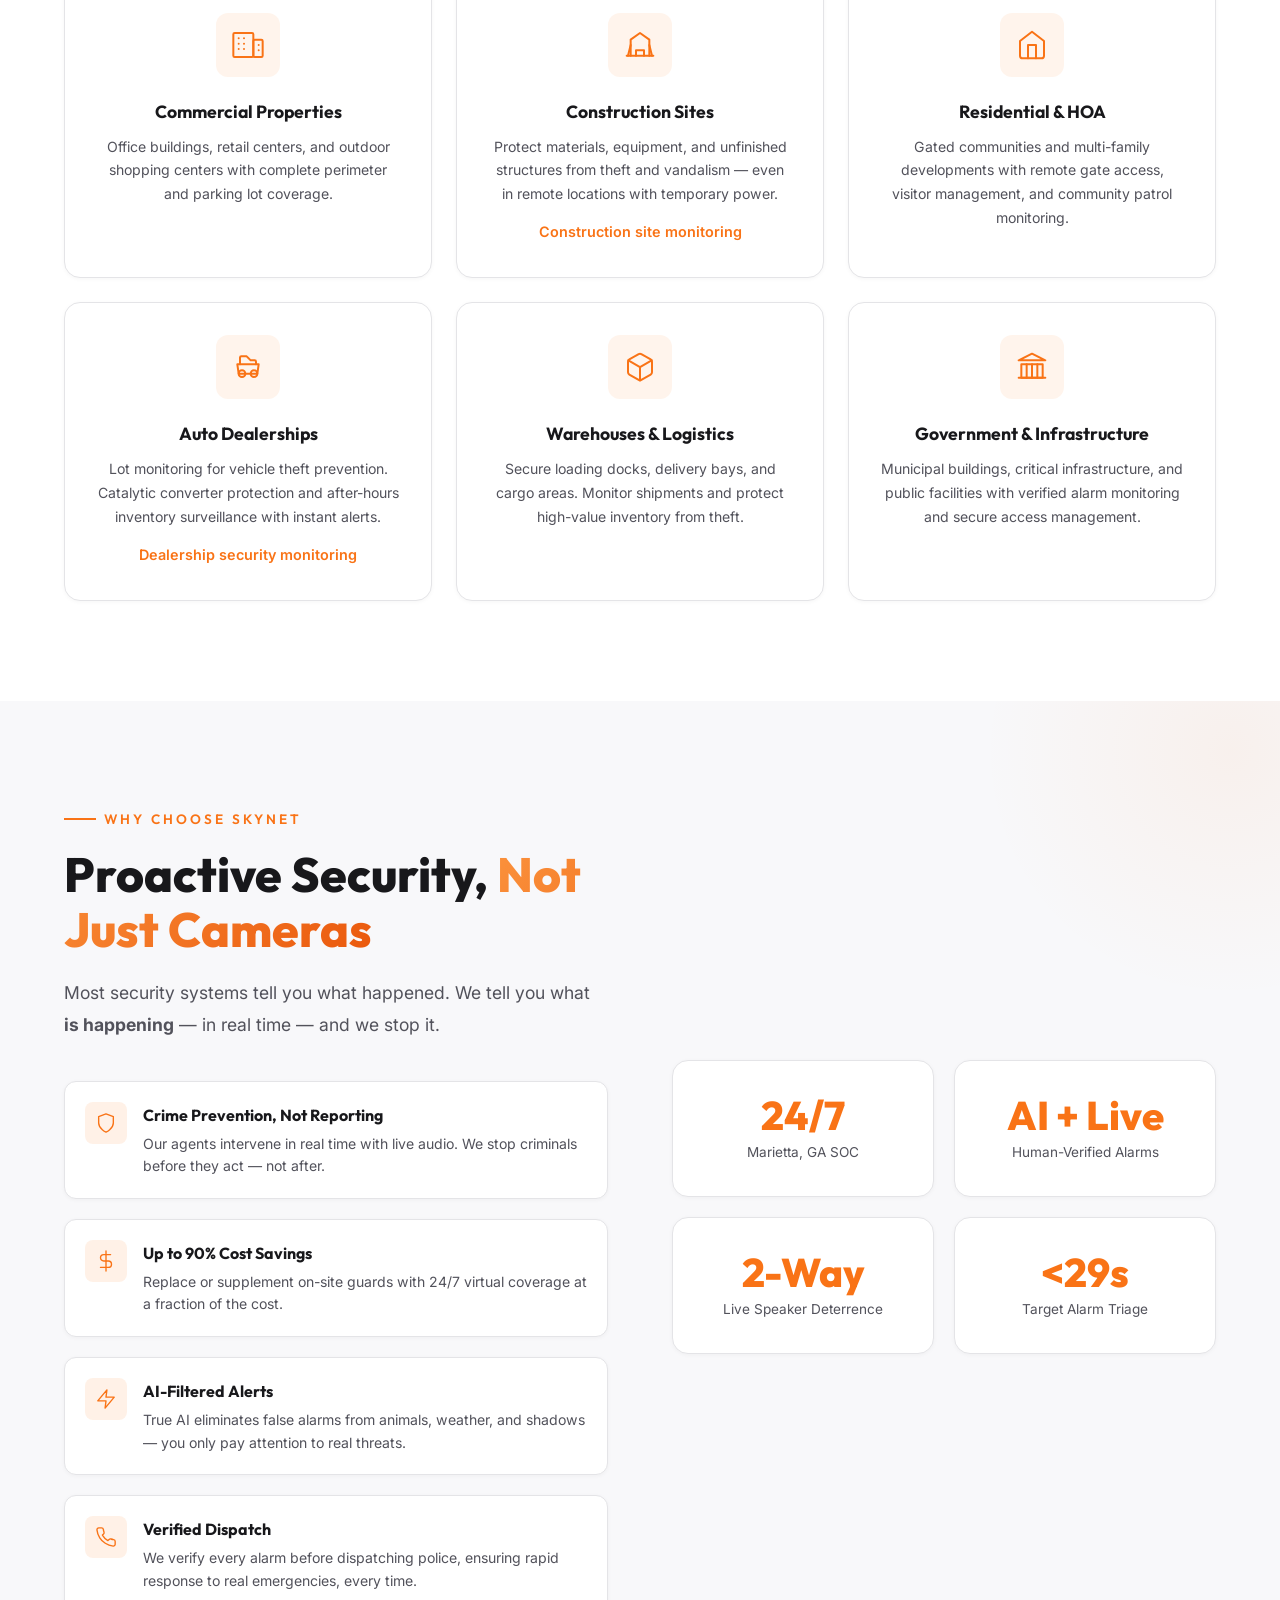
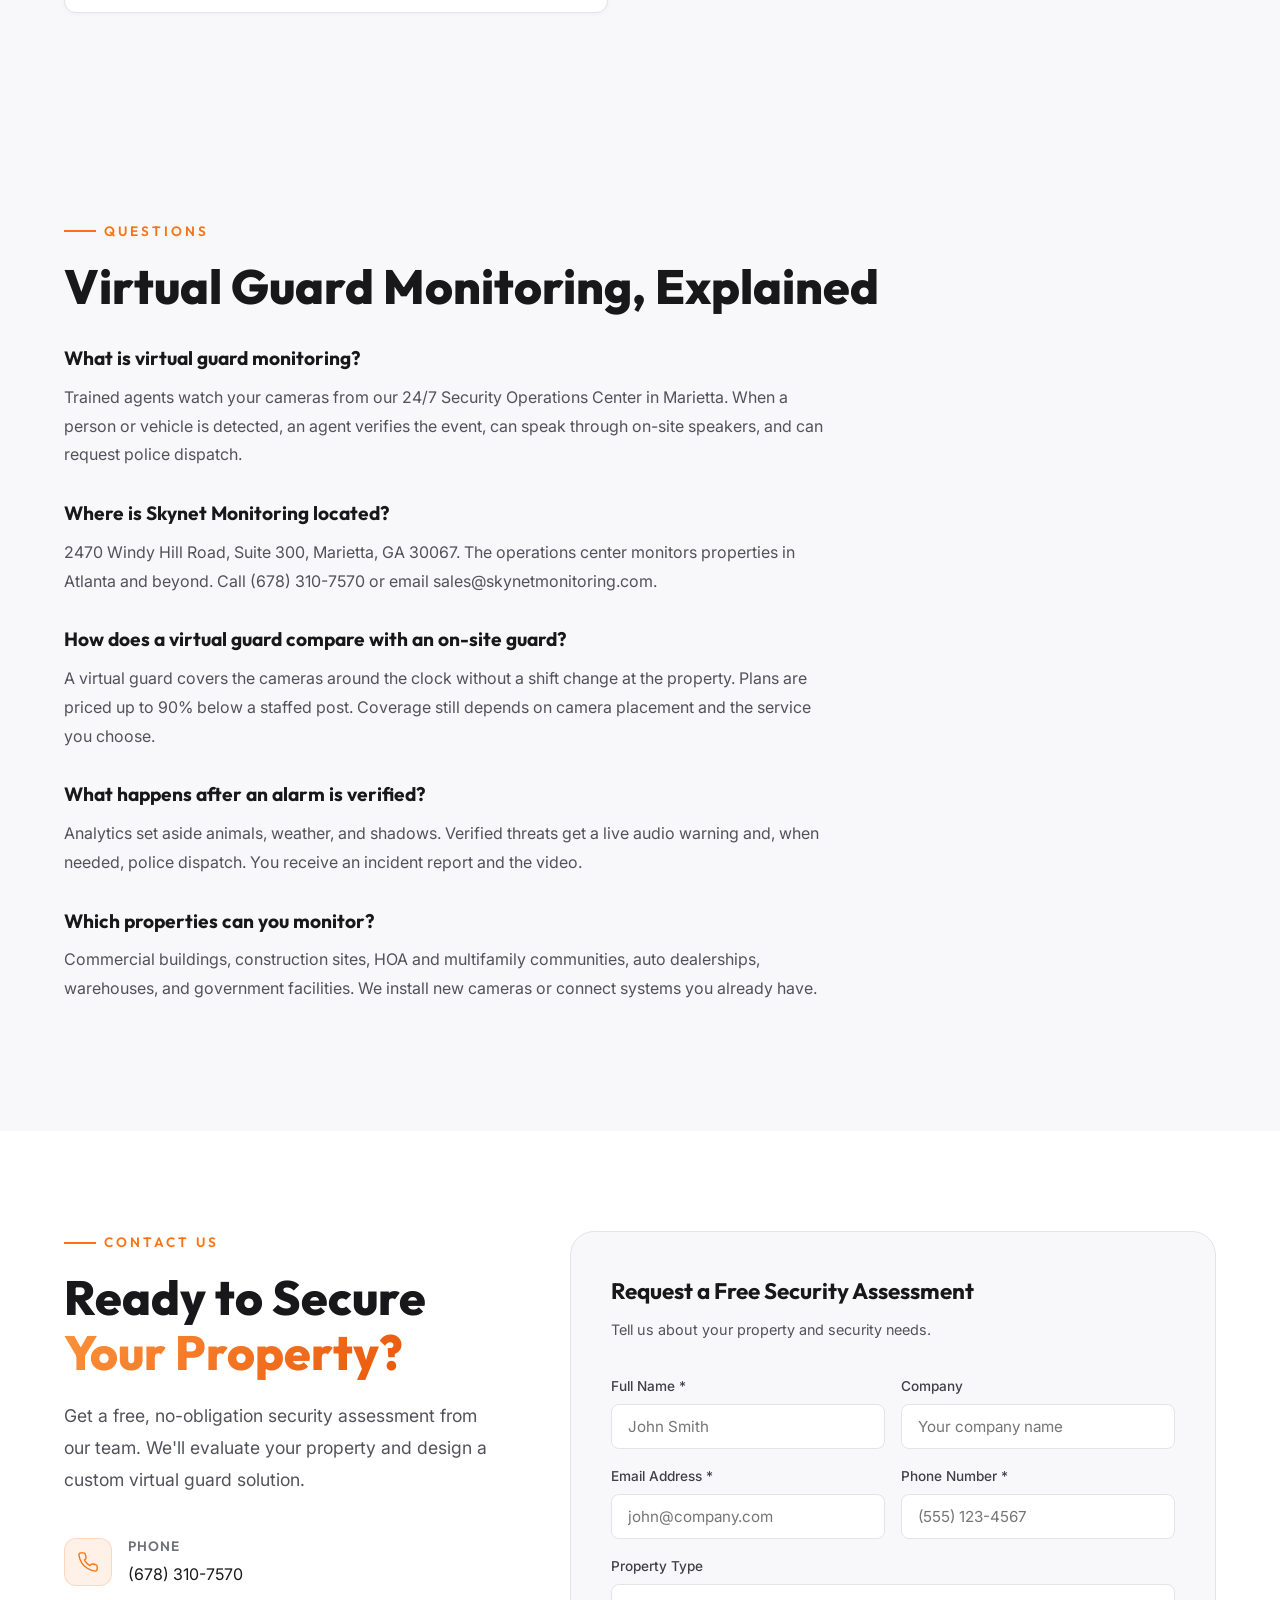
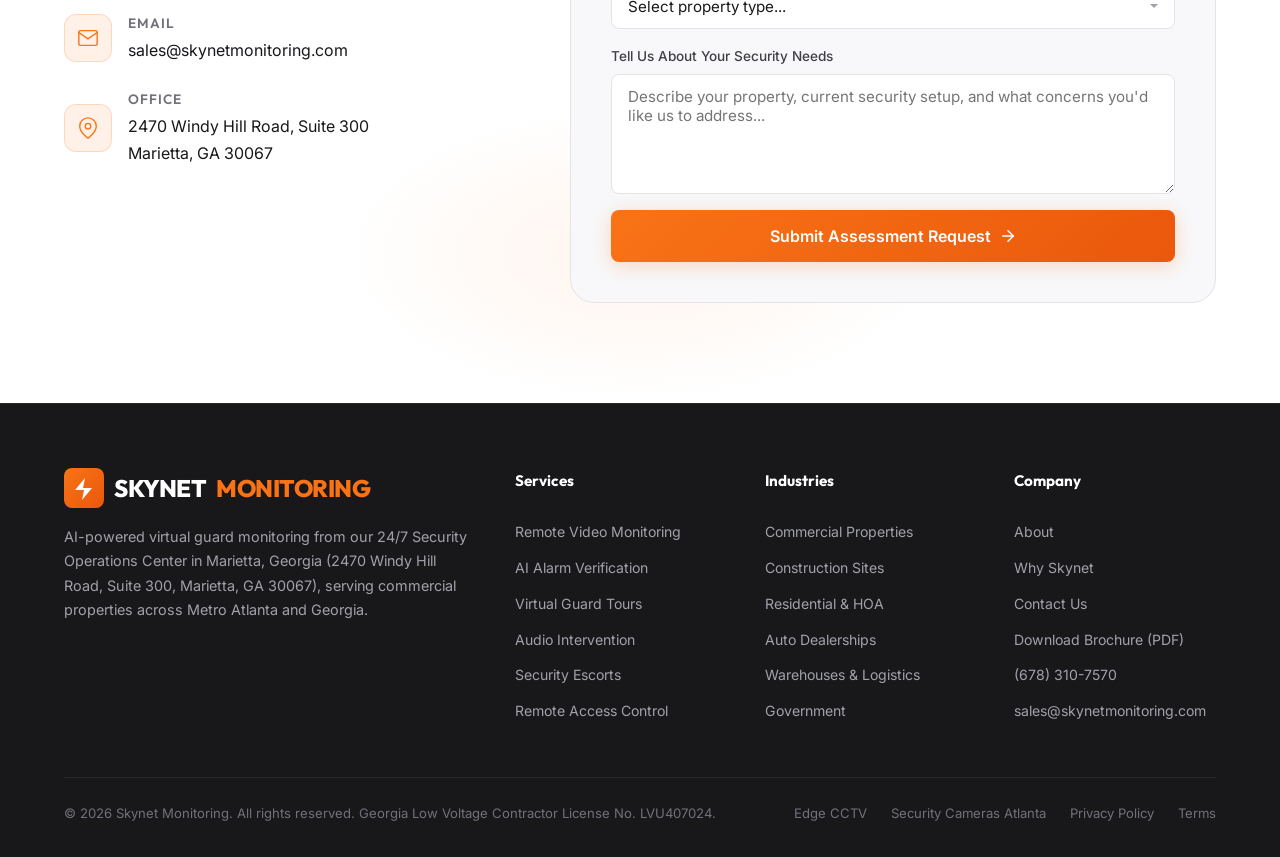
==== commit 7687eaec: "Overhaul Skynet UX, Atlanta SEO, FormSubmit AJAX, GA4 events, and compressed brochure" ====
--- a/index.html
+++ b/index.html
@@ -93,7 +93,7 @@
         { "@type": "Offer", "itemOffered": { "@type": "Service", "name": "AI Alarm Verification", "url": "https://skynetmonitoring.com/alarm-verification/" } },
         { "@type": "Offer", "itemOffered": { "@type": "Service", "name": "Virtual Guard Tours", "url": "https://skynetmonitoring.com/virtual-guard-tours/" } },
         { "@type": "Offer", "itemOffered": { "@type": "Service", "name": "Live Audio Intervention", "url": "https://skynetmonitoring.com/audio-intervention/" } },
-        { "@type": "Offer", "itemOffered": { "@type": "Service", "name": "Virtual Escort Services", "url": "https://skynetmonitoring.com/virtual-escorts/" } },
+        { "@type": "Offer", "itemOffered": { "@type": "Service", "name": "Employee Security Escorts", "url": "https://skynetmonitoring.com/virtual-escorts/" } },
         { "@type": "Offer", "itemOffered": { "@type": "Service", "name": "Remote Access Control", "url": "https://skynetmonitoring.com/remote-access-control/" } }
       ]
     }
@@ -134,6 +134,7 @@
         <a href="#how-it-works">How It Works</a>
         <a href="#industries">Industries</a>
         <a href="#why-skynet">Why Skynet</a>
+        <a href="tel:+16783107570" class="nav-phone">(678) 310-7570</a>
         <a href="#contact" class="nav-cta">Get a Quote</a>
       </nav>
 
@@ -305,10 +306,10 @@
                 <path d="M16 3.13a4 4 0 0 1 0 7.75" />
               </svg>
             </div>
-            <h3>Virtual Escort Services</h3>
+            <h3>Employee Security Escorts</h3>
             <p>Provide peace of mind for employees closing up at night or property managers showing units. Our agents
               remotely monitor them via camera as they walk to their vehicles or through your facility.</p>
-            <a class="card-link" href="/virtual-escorts/">Virtual escort services</a>
+            <a class="card-link" href="/virtual-escorts/">Remote security escorts</a>
           </div>
 
           <!-- Service 6 -->
@@ -374,8 +375,8 @@
         <div class="industries-header reveal">
           <div class="section-label">Industries We Serve</div>
           <h2 class="section-title">Trusted Across <span class="text-gradient">Every Sector</span></h2>
-          <p class="section-subtitle">From construction sites to luxury dealerships, our virtual guard services protect
-            businesses of all types and sizes nationwide.</p>
+          <p class="section-subtitle">From construction sites to auto dealerships, our virtual guard services protect
+            commercial properties across Metro Atlanta and Georgia from our 24/7 Marietta Security Operations Center.</p>
         </div>
 
         <div class="industries-grid">
@@ -556,19 +557,19 @@
             <div class="stats-grid">
               <div class="stat-card">
                 <p class="stat-figure">24/7</p>
-                <p>SOC Coverage</p>
+                <p>Marietta, GA SOC</p>
               </div>
               <div class="stat-card">
-                <p class="stat-figure">99.9%</p>
-                <p>False Alarm Reduction</p>
+                <p class="stat-figure">AI + Live</p>
+                <p>Human-Verified Alarms</p>
               </div>
               <div class="stat-card">
-                <p class="stat-figure">500+</p>
-                <p>Properties Protected</p>
+                <p class="stat-figure">2-Way</p>
+                <p>Live Speaker Deterrence</p>
               </div>
               <div class="stat-card">
                 <p class="stat-figure">&lt;30s</p>
-                <p>Response Time</p>
+                <p>Target Alarm Triage</p>
               </div>
             </div>
           </div>
@@ -726,6 +727,7 @@
               <input type="hidden" name="_subject" value="New Security Assessment Request — Skynet Monitoring Website">
               <input type="hidden" name="_captcha" value="false">
               <input type="hidden" name="_template" value="table">
+              <input type="hidden" name="source_page" value="/">
               <input type="text" name="_honey" style="display:none">
               <div class="form-grid">
                 <div class="form-group">
@@ -795,8 +797,8 @@
             </div>
             SKYNET <span>MONITORING</span>
           </a>
-          <p>AI-powered virtual guard services protecting properties nationwide. Proactive security that prevents crime,
-            not just reports it.</p>
+          <p>AI-powered virtual guard monitoring from our 24/7 Security Operations Center in Marietta, Georgia
+            (2470 Windy Hill Road, Suite 300, Marietta, GA 30067), serving commercial properties across Metro Atlanta and Georgia.</p>
         </div>
 
         <div class="footer-col">
@@ -805,7 +807,7 @@
           <a href="/alarm-verification/">AI Alarm Verification</a>
           <a href="/virtual-guard-tours/">Virtual Guard Tours</a>
           <a href="/audio-intervention/">Audio Intervention</a>
-          <a href="/virtual-escorts/">Virtual Escorts</a>
+          <a href="/virtual-escorts/">Security Escorts</a>
           <a href="/remote-access-control/">Remote Access Control</a>
         </div>
 
@@ -824,16 +826,19 @@
           <a href="/about/">About</a>
           <a href="/#why-skynet">Why Skynet</a>
           <a href="/#contact">Contact Us</a>
+          <a href="/skynet-monitoring-brochure.pdf" target="_blank" rel="noopener">Download Brochure (PDF)</a>
           <a href="tel:+16783107570">(678) 310-7570</a>
           <a href="mailto:sales@skynetmonitoring.com">sales@skynetmonitoring.com</a>
         </div>
       </div>
 
       <div class="footer-bottom">
-        <p>&copy; 2026 Skynet Monitoring. All rights reserved.</p>
+        <p>&copy; 2026 Skynet Monitoring. All rights reserved. Georgia Low Voltage Contractor License No. LVU407024.</p>
         <div class="footer-bottom-links">
-          <a href="https://securitycamerasatlanta.com/" target="_blank" rel="noopener">Security Camera Atlanta</a>
-          <a href="https://edgecctv.com" target="_blank" rel="noopener">Edge CCTV</a>
+          <a href="https://edgebusinesssecuritycameras.com/" target="_blank" rel="noopener">Edge CCTV</a>
+          <a href="https://securitycamerasatlanta.com/" target="_blank" rel="noopener">Security Cameras Atlanta</a>
+          <a href="https://edgebusinesssecuritycameras.com/privacy-policy/" target="_blank" rel="noopener">Privacy Policy</a>
+          <a href="https://edgebusinesssecuritycameras.com/terms/" target="_blank" rel="noopener">Terms</a>
         </div>
       </div>
     </div>
--- a/index.css
+++ b/index.css
@@ -202,13 +202,17 @@
   left: 0;
   right: 0;
   z-index: 1000;
-  padding: 20px 0;
+  padding: 16px 0;
+  background: rgba(255, 255, 255, 0.94);
+  backdrop-filter: blur(16px);
+  -webkit-backdrop-filter: blur(16px);
+  border-bottom: 1px solid var(--border-color);
   transition: all var(--transition-base);
 }
 
 .header.scrolled {
   padding: 12px 0;
-  background: rgba(255, 255, 255, 0.95);
+  background: rgba(255, 255, 255, 0.97);
   backdrop-filter: blur(20px);
   -webkit-backdrop-filter: blur(20px);
   border-bottom: 1px solid var(--border-color);
@@ -256,7 +260,7 @@
 .nav-links {
   display: flex;
   align-items: center;
-  gap: 32px;
+  gap: 24px;
 }
 
 .nav-links a {
@@ -265,6 +269,7 @@
   color: var(--gray-600);
   transition: color var(--transition-fast);
   position: relative;
+  white-space: nowrap;
 }
 
 .nav-links a::after {
@@ -288,6 +293,20 @@
   width: 100%;
 }
 
+.nav-links a.nav-phone {
+  font-family: var(--font-heading);
+  font-weight: 700;
+  color: var(--gray-900);
+}
+
+.nav-links a.nav-phone::after {
+  display: none;
+}
+
+.nav-links a.nav-phone:hover {
+  color: var(--primary);
+}
+
 .nav-cta {
   padding: 10px 24px !important;
   background: var(--primary) !important;
@@ -345,6 +364,7 @@
   display: flex;
   align-items: center;
   overflow: hidden;
+  background-color: #0c0c10;
 }
 
 .hero-bg {
@@ -369,9 +389,9 @@
   position: absolute;
   inset: 0;
   background: linear-gradient(180deg,
-      rgba(15, 15, 18, 0.4) 0%,
-      rgba(15, 15, 18, 0.65) 50%,
-      rgba(255, 255, 255, 1) 100%);
+      rgba(12, 12, 16, 0.72) 0%,
+      rgba(12, 12, 16, 0.82) 60%,
+      rgba(12, 12, 16, 0.95) 100%);
 }
 
 .hero .container {
@@ -412,6 +432,7 @@
   font-size: clamp(2.5rem, 5.5vw, 4.2rem);
   font-weight: 900;
   line-height: 1.1;
+  color: #ffffff;
   margin-bottom: 24px;
   animation: fadeInUp 0.8s ease 0.1s forwards;
   opacity: 0;
@@ -419,7 +440,7 @@
 
 .hero p {
   font-size: 1.15rem;
-  color: var(--gray-200);
+  color: #e4e4e7;
   line-height: 1.8;
   margin-bottom: 40px;
   max-width: 560px;
@@ -459,8 +480,8 @@
 }
 
 .btn-outline {
-  border: 1px solid rgba(255, 255, 255, 0.4);
-  color: var(--white);
+  border: 1px solid rgba(255, 255, 255, 0.5);
+  color: #ffffff;
   background: rgba(255, 255, 255, 0.08);
 }
 
@@ -480,7 +501,7 @@
   gap: 48px;
   margin-top: 64px;
   padding-top: 40px;
-  border-top: 1px solid rgba(255, 255, 255, 0.15);
+  border-top: 1px solid rgba(255, 255, 255, 0.16);
   animation: fadeInUp 0.8s ease 0.4s forwards;
   opacity: 0;
 }
@@ -494,7 +515,7 @@
 
 .hero-stat p {
   font-size: 0.85rem;
-  color: var(--gray-300);
+  color: #d4d4d8;
   margin-bottom: 0;
   animation: none;
   opacity: 1;
@@ -1215,8 +1236,12 @@
   --shadow-glow: 0 0 40px rgba(249, 115, 22, 0.15);
 }
 
+[data-theme="dark"] .header {
+  background: rgba(12, 12, 14, 0.92);
+}
+
 [data-theme="dark"] .header.scrolled {
-  background: rgba(12, 12, 14, 0.92);
+  background: rgba(12, 12, 14, 0.96);
   box-shadow: none;
 }
 
@@ -1231,6 +1256,14 @@
 [data-theme="dark"] .nav-links a:hover,
 [data-theme="dark"] .nav-links a.active {
   color: #ffffff;
+}
+
+[data-theme="dark"] .nav-links a.nav-phone {
+  color: #ffffff;
+}
+
+[data-theme="dark"] .nav-links a.nav-phone:hover {
+  color: var(--primary);
 }
 
 [data-theme="dark"] .menu-toggle span {
@@ -1245,11 +1278,11 @@
 }
 
 [data-theme="dark"] .hero-stat p {
-  color: #a1a1aa;
+  color: #d4d4d8;
 }
 
 [data-theme="dark"] .hero-stats {
-  border-top-color: rgba(255, 255, 255, 0.08);
+  border-top-color: rgba(255, 255, 255, 0.16);
 }
 
 [data-theme="dark"] .hero p {
@@ -1352,6 +1385,18 @@
    RESPONSIVE
    ============================================ */
 @media (max-width: 1024px) {
+  .nav-links {
+    gap: 16px;
+  }
+
+  .nav-links a {
+    font-size: 0.85rem;
+  }
+
+  .nav-cta {
+    padding: 8px 16px !important;
+  }
+
   .services-grid {
     grid-template-columns: repeat(2, 1fr);
   }
@@ -1409,6 +1454,14 @@
     color: var(--gray-800);
   }
 
+  [data-theme="dark"] .nav-links {
+    background: rgba(12, 12, 14, 0.98);
+  }
+
+  [data-theme="dark"] .nav-links a {
+    color: #e4e4e7;
+  }
+
   .menu-toggle {
     display: flex;
   }
@@ -1554,7 +1607,7 @@
   font-weight: 800;
   line-height: 1.12;
   margin-bottom: 16px;
-  max-width: 18ch;
+  max-width: 24ch;
 }
 
 .page-hero .lede {
@@ -1565,6 +1618,33 @@
   margin-bottom: 28px;
 }
 
+.page-hero-actions {
+  display: flex;
+  flex-wrap: wrap;
+  gap: 14px;
+  align-items: center;
+}
+
+.page-hero-phone {
+  display: inline-flex;
+  align-items: center;
+  gap: 8px;
+  padding: 14px 24px;
+  border-radius: var(--radius-sm);
+  border: 1px solid var(--border-color);
+  background: var(--bg-card);
+  font-family: var(--font-heading);
+  font-weight: 700;
+  font-size: 0.95rem;
+  color: var(--text-primary);
+  transition: all var(--transition-base);
+}
+
+.page-hero-phone:hover {
+  border-color: var(--primary);
+  color: var(--primary);
+}
+
 .page-body {
   padding: 56px 0 80px;
 }
@@ -1587,8 +1667,9 @@
 }
 
 .page-copy ul {
-  padding-left: 1.2rem;
-  margin-bottom: 8px;
+  list-style: disc;
+  padding-left: 1.25rem;
+  margin-bottom: 16px;
 }
 
 .page-links {
